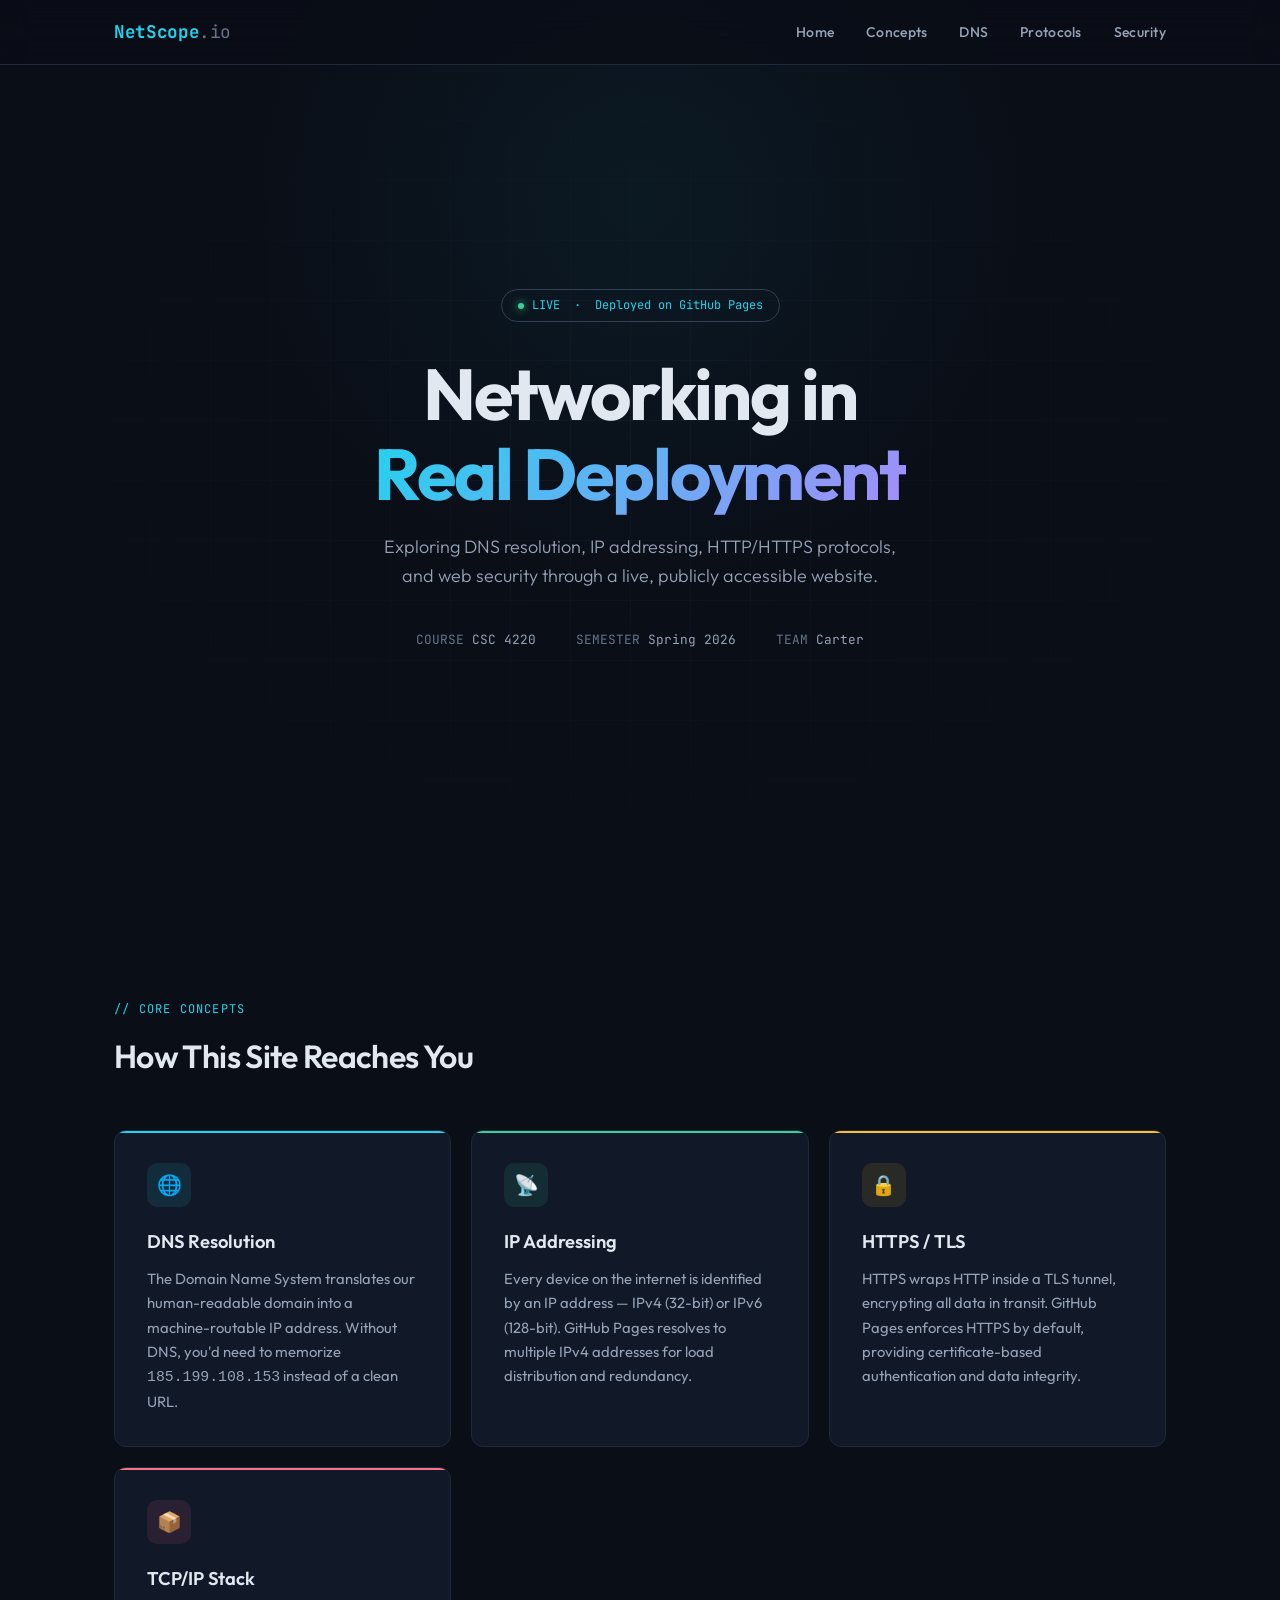
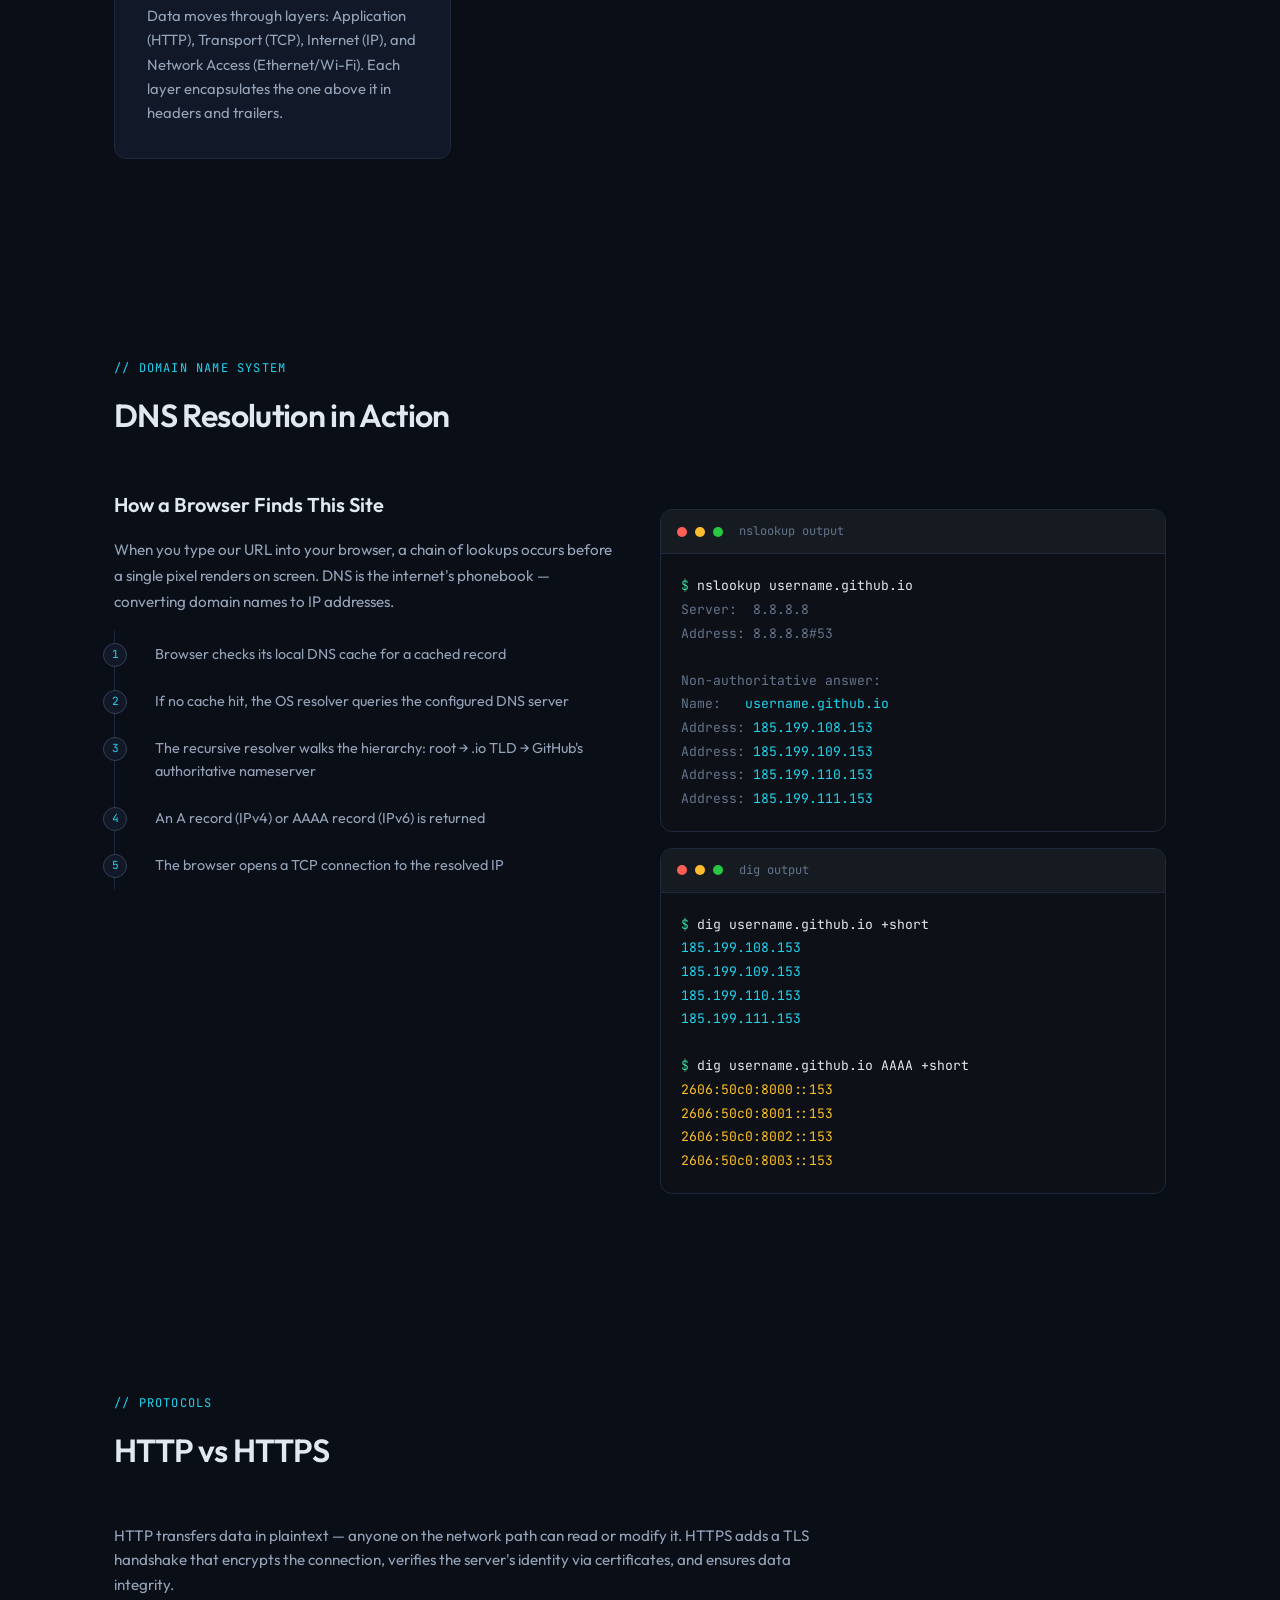
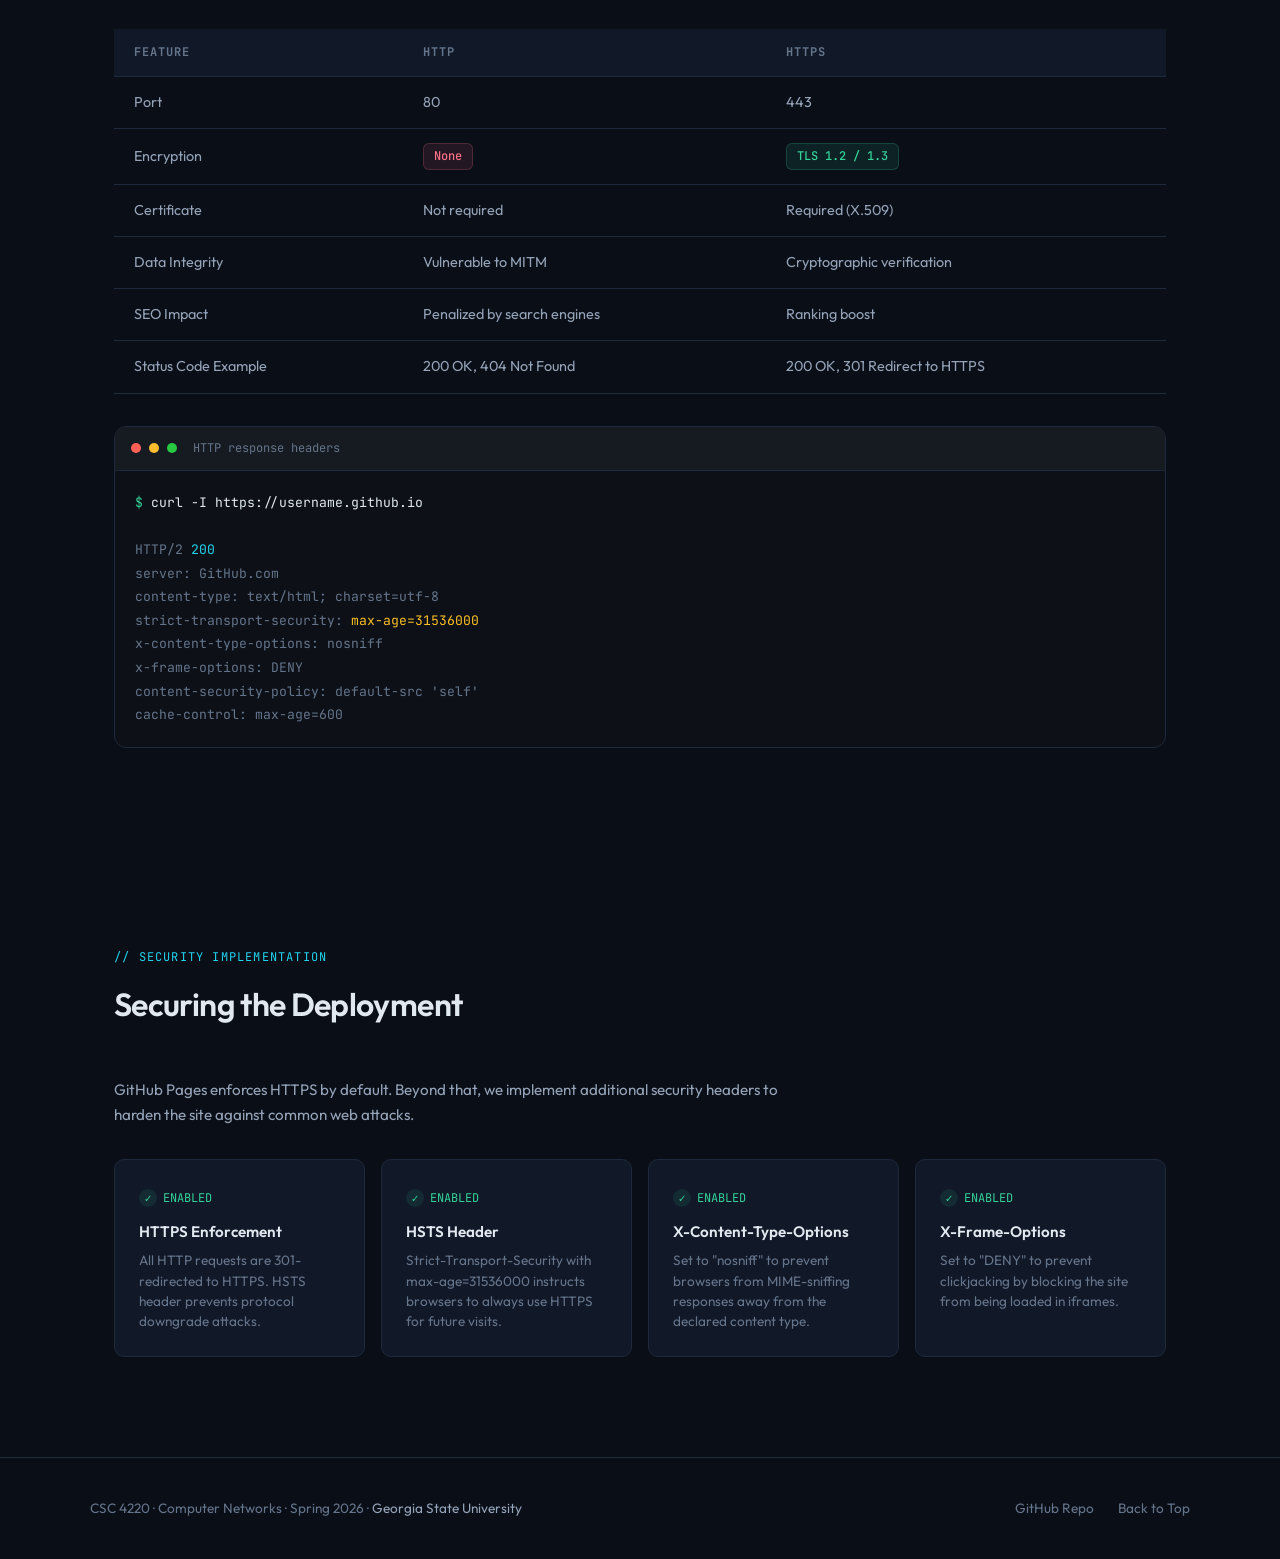
==== index.html @ a23af5bf "Initial Commit" ====
<!DOCTYPE html>
<html lang="en">
<head>
  <meta charset="UTF-8">
  <meta name="viewport" content="width=device-width, initial-scale=1.0">
  <title>NetScope — Computer Networks Project</title>
  <link rel="preconnect" href="https://fonts.googleapis.com">
  <link rel="preconnect" href="https://fonts.gstatic.com" crossorigin>
  <link href="https://fonts.googleapis.com/css2?family=JetBrains+Mono:wght@400;500;700&family=Outfit:wght@300;400;500;600;700&display=swap" rel="stylesheet">
  <style>
    :root {
      --bg: #0a0e17;
      --bg-card: #111827;
      --bg-card-hover: #1a2332;
      --border: #1e293b;
      --border-accent: #334155;
      --text: #e2e8f0;
      --text-muted: #94a3b8;
      --text-dim: #64748b;
      --accent: #22d3ee;
      --accent-glow: rgba(34, 211, 238, 0.15);
      --green: #34d399;
      --amber: #fbbf24;
      --rose: #fb7185;
      --mono: 'JetBrains Mono', monospace;
      --sans: 'Outfit', sans-serif;
    }

    *, *::before, *::after {
      margin: 0;
      padding: 0;
      box-sizing: border-box;
    }

    html {
      scroll-behavior: smooth;
      scroll-padding-top: 80px;
    }

    body {
      font-family: var(--sans);
      background: var(--bg);
      color: var(--text);
      line-height: 1.6;
      -webkit-font-smoothing: antialiased;
    }

    /* ── NAV ── */
    nav {
      position: fixed;
      top: 0;
      left: 0;
      right: 0;
      z-index: 100;
      background: rgba(10, 14, 23, 0.85);
      backdrop-filter: blur(16px);
      border-bottom: 1px solid var(--border);
    }

    .nav-inner {
      max-width: 1100px;
      margin: 0 auto;
      padding: 0 24px;
      height: 64px;
      display: flex;
      align-items: center;
      justify-content: space-between;
    }

    .nav-logo {
      font-family: var(--mono);
      font-weight: 700;
      font-size: 1.1rem;
      color: var(--accent);
      text-decoration: none;
      letter-spacing: -0.02em;
    }

    .nav-logo span {
      color: var(--text-dim);
      font-weight: 400;
    }

    .nav-links {
      display: flex;
      gap: 32px;
      list-style: none;
    }

    .nav-links a {
      color: var(--text-muted);
      text-decoration: none;
      font-size: 0.875rem;
      font-weight: 500;
      letter-spacing: 0.02em;
      transition: color 0.2s;
    }

    .nav-links a:hover {
      color: var(--accent);
    }

    /* ── HERO ── */
    .hero {
      min-height: 100vh;
      display: flex;
      align-items: center;
      justify-content: center;
      text-align: center;
      padding: 120px 24px 80px;
      position: relative;
      overflow: hidden;
    }

    .hero::before {
      content: '';
      position: absolute;
      top: -200px;
      left: 50%;
      transform: translateX(-50%);
      width: 800px;
      height: 800px;
      background: radial-gradient(circle, rgba(34, 211, 238, 0.06) 0%, transparent 70%);
      pointer-events: none;
    }

    .hero-grid {
      position: absolute;
      inset: 0;
      background-image:
        linear-gradient(rgba(30, 41, 59, 0.3) 1px, transparent 1px),
        linear-gradient(90deg, rgba(30, 41, 59, 0.3) 1px, transparent 1px);
      background-size: 60px 60px;
      mask-image: radial-gradient(ellipse 60% 50% at 50% 50%, black, transparent);
    }

    .hero-content {
      position: relative;
      z-index: 1;
    }

    .hero-badge {
      display: inline-flex;
      align-items: center;
      gap: 8px;
      padding: 6px 16px;
      border: 1px solid var(--border-accent);
      border-radius: 100px;
      font-family: var(--mono);
      font-size: 0.75rem;
      color: var(--accent);
      margin-bottom: 32px;
      animation: fadeUp 0.6s ease both;
    }

    .hero-badge::before {
      content: '';
      width: 6px;
      height: 6px;
      border-radius: 50%;
      background: var(--green);
      box-shadow: 0 0 8px var(--green);
      animation: pulse 2s infinite;
    }

    .hero h1 {
      font-size: clamp(2.5rem, 6vw, 4.5rem);
      font-weight: 700;
      letter-spacing: -0.03em;
      line-height: 1.1;
      margin-bottom: 20px;
      animation: fadeUp 0.6s ease 0.1s both;
    }

    .hero h1 .accent {
      background: linear-gradient(135deg, var(--accent), #a78bfa);
      -webkit-background-clip: text;
      -webkit-text-fill-color: transparent;
      background-clip: text;
    }

    .hero-sub {
      font-size: 1.125rem;
      color: var(--text-muted);
      max-width: 540px;
      margin: 0 auto 40px;
      font-weight: 300;
      animation: fadeUp 0.6s ease 0.2s both;
    }

    .hero-meta {
      display: flex;
      justify-content: center;
      gap: 40px;
      font-family: var(--mono);
      font-size: 0.8rem;
      color: var(--text-dim);
      animation: fadeUp 0.6s ease 0.3s both;
    }

    .hero-meta span {
      color: var(--text-muted);
    }

    /* ── SECTIONS ── */
    section {
      max-width: 1100px;
      margin: 0 auto;
      padding: 100px 24px;
    }

    .section-label {
      font-family: var(--mono);
      font-size: 0.75rem;
      color: var(--accent);
      letter-spacing: 0.1em;
      text-transform: uppercase;
      margin-bottom: 12px;
    }

    .section-title {
      font-size: 2rem;
      font-weight: 600;
      letter-spacing: -0.02em;
      margin-bottom: 48px;
    }

    /* ── CONCEPTS GRID ── */
    .concepts-grid {
      display: grid;
      grid-template-columns: repeat(auto-fit, minmax(300px, 1fr));
      gap: 20px;
    }

    .concept-card {
      background: var(--bg-card);
      border: 1px solid var(--border);
      border-radius: 12px;
      padding: 32px;
      transition: all 0.3s ease;
      position: relative;
      overflow: hidden;
    }

    .concept-card:hover {
      background: var(--bg-card-hover);
      border-color: var(--border-accent);
      transform: translateY(-2px);
    }

    .concept-card::after {
      content: '';
      position: absolute;
      top: 0;
      left: 0;
      right: 0;
      height: 2px;
    }

    .concept-card:nth-child(1)::after { background: var(--accent); }
    .concept-card:nth-child(2)::after { background: var(--green); }
    .concept-card:nth-child(3)::after { background: var(--amber); }
    .concept-card:nth-child(4)::after { background: var(--rose); }

    .concept-icon {
      width: 44px;
      height: 44px;
      border-radius: 10px;
      display: flex;
      align-items: center;
      justify-content: center;
      font-size: 1.25rem;
      margin-bottom: 20px;
    }

    .concept-card:nth-child(1) .concept-icon { background: rgba(34, 211, 238, 0.1); }
    .concept-card:nth-child(2) .concept-icon { background: rgba(52, 211, 153, 0.1); }
    .concept-card:nth-child(3) .concept-icon { background: rgba(251, 191, 36, 0.1); }
    .concept-card:nth-child(4) .concept-icon { background: rgba(251, 113, 133, 0.1); }

    .concept-card h3 {
      font-size: 1.15rem;
      font-weight: 600;
      margin-bottom: 10px;
    }

    .concept-card p {
      color: var(--text-muted);
      font-size: 0.925rem;
      line-height: 1.65;
    }

    /* ── TERMINAL ── */
    .terminal-block {
      background: #0d1117;
      border: 1px solid var(--border);
      border-radius: 12px;
      overflow: hidden;
      margin-top: 20px;
    }

    .terminal-header {
      background: #161b22;
      padding: 12px 16px;
      display: flex;
      align-items: center;
      gap: 8px;
      border-bottom: 1px solid var(--border);
    }

    .terminal-dot {
      width: 10px;
      height: 10px;
      border-radius: 50%;
    }

    .terminal-dot.red { background: #ff5f57; }
    .terminal-dot.yellow { background: #febc2e; }
    .terminal-dot.green { background: #28c840; }

    .terminal-title {
      margin-left: 8px;
      font-family: var(--mono);
      font-size: 0.75rem;
      color: var(--text-dim);
    }

    .terminal-body {
      padding: 20px;
      font-family: var(--mono);
      font-size: 0.82rem;
      line-height: 1.8;
      overflow-x: auto;
    }

    .terminal-body .prompt {
      color: var(--green);
    }

    .terminal-body .cmd {
      color: var(--text);
    }

    .terminal-body .output {
      color: var(--text-dim);
    }

    .terminal-body .highlight {
      color: var(--accent);
    }

    .terminal-body .warn {
      color: var(--amber);
    }

    /* ── DNS DETAIL SECTION ── */
    .dns-section {
      display: grid;
      grid-template-columns: 1fr 1fr;
      gap: 40px;
      align-items: start;
    }

    .dns-explanation h3 {
      font-size: 1.25rem;
      font-weight: 600;
      margin-bottom: 16px;
    }

    .dns-explanation p {
      color: var(--text-muted);
      font-size: 0.95rem;
      margin-bottom: 16px;
      line-height: 1.7;
    }

    .dns-steps {
      list-style: none;
      counter-reset: step;
    }

    .dns-steps li {
      counter-increment: step;
      padding: 12px 0;
      padding-left: 40px;
      position: relative;
      color: var(--text-muted);
      font-size: 0.9rem;
      border-left: 1px solid var(--border);
    }

    .dns-steps li::before {
      content: counter(step);
      position: absolute;
      left: -12px;
      width: 24px;
      height: 24px;
      background: var(--bg-card);
      border: 1px solid var(--border-accent);
      border-radius: 50%;
      display: flex;
      align-items: center;
      justify-content: center;
      font-family: var(--mono);
      font-size: 0.7rem;
      color: var(--accent);
    }

    /* ── PROTOCOL TABLE ── */
    .protocol-table {
      width: 100%;
      border-collapse: collapse;
      margin-top: 32px;
    }

    .protocol-table th,
    .protocol-table td {
      text-align: left;
      padding: 14px 20px;
      font-size: 0.9rem;
      border-bottom: 1px solid var(--border);
    }

    .protocol-table th {
      font-family: var(--mono);
      font-size: 0.75rem;
      color: var(--text-dim);
      text-transform: uppercase;
      letter-spacing: 0.08em;
      background: var(--bg-card);
    }

    .protocol-table td {
      color: var(--text-muted);
    }

    .protocol-table tr:hover td {
      background: rgba(17, 24, 39, 0.5);
    }

    .badge {
      display: inline-block;
      padding: 3px 10px;
      border-radius: 6px;
      font-family: var(--mono);
      font-size: 0.75rem;
      font-weight: 500;
    }

    .badge-secure {
      background: rgba(52, 211, 153, 0.1);
      color: var(--green);
      border: 1px solid rgba(52, 211, 153, 0.2);
    }

    .badge-insecure {
      background: rgba(251, 113, 133, 0.1);
      color: var(--rose);
      border: 1px solid rgba(251, 113, 133, 0.2);
    }

    /* ── SECURITY SECTION ── */
    .security-grid {
      display: grid;
      grid-template-columns: repeat(auto-fit, minmax(240px, 1fr));
      gap: 16px;
      margin-top: 32px;
    }

    .security-item {
      background: var(--bg-card);
      border: 1px solid var(--border);
      border-radius: 10px;
      padding: 24px;
    }

    .security-item .status {
      display: inline-flex;
      align-items: center;
      gap: 6px;
      font-family: var(--mono);
      font-size: 0.75rem;
      color: var(--green);
      margin-bottom: 12px;
    }

    .security-item .status::before {
      content: '✓';
      width: 18px;
      height: 18px;
      border-radius: 50%;
      background: rgba(52, 211, 153, 0.1);
      display: flex;
      align-items: center;
      justify-content: center;
      font-size: 0.65rem;
    }

    .security-item h4 {
      font-size: 0.95rem;
      font-weight: 600;
      margin-bottom: 6px;
    }

    .security-item p {
      color: var(--text-dim);
      font-size: 0.85rem;
      line-height: 1.5;
    }

    /* ── FOOTER ── */
    footer {
      border-top: 1px solid var(--border);
      padding: 40px 24px;
      text-align: center;
    }

    .footer-inner {
      max-width: 1100px;
      margin: 0 auto;
      display: flex;
      justify-content: space-between;
      align-items: center;
    }

    .footer-text {
      font-size: 0.85rem;
      color: var(--text-dim);
    }

    .footer-text a {
      color: var(--text-muted);
      text-decoration: none;
    }

    .footer-links {
      display: flex;
      gap: 24px;
    }

    .footer-links a {
      color: var(--text-dim);
      text-decoration: none;
      font-size: 0.85rem;
      transition: color 0.2s;
    }

    .footer-links a:hover {
      color: var(--accent);
    }

    /* ── ANIMATIONS ── */
    @keyframes fadeUp {
      from { opacity: 0; transform: translateY(20px); }
      to { opacity: 1; transform: translateY(0); }
    }

    @keyframes pulse {
      0%, 100% { opacity: 1; }
      50% { opacity: 0.4; }
    }

    /* ── RESPONSIVE ── */
    @media (max-width: 768px) {
      .nav-links { display: none; }
      .dns-section { grid-template-columns: 1fr; }
      .hero-meta { flex-direction: column; gap: 12px; }
      .footer-inner { flex-direction: column; gap: 16px; }
      .protocol-table { font-size: 0.8rem; }
      .protocol-table th, .protocol-table td { padding: 10px 12px; }
    }
  </style>
</head>
<body>

  <!-- NAV -->
  <nav>
    <div class="nav-inner">
      <a href="#" class="nav-logo">NetScope<span>.io</span></a>
      <ul class="nav-links">
        <li><a href="#home">Home</a></li>
        <li><a href="#concepts">Concepts</a></li>
        <li><a href="#dns">DNS</a></li>
        <li><a href="#protocols">Protocols</a></li>
        <li><a href="#security">Security</a></li>
      </ul>
    </div>
  </nav>

  <!-- HERO -->
  <section class="hero" id="home">
    <div class="hero-grid"></div>
    <div class="hero-content">
      <div class="hero-badge">LIVE &nbsp;·&nbsp; Deployed on GitHub Pages</div>
      <h1>Networking in<br><span class="accent">Real Deployment</span></h1>
      <p class="hero-sub">
        Exploring DNS resolution, IP addressing, HTTP/HTTPS protocols, and web security through a live, publicly accessible website.
      </p>
      <div class="hero-meta">
        <div>COURSE <span>CSC 4220</span></div>
        <div>SEMESTER <span>Spring 2026</span></div>
        <div>TEAM <span>Carter</span></div>
      </div>
    </div>
  </section>

  <!-- NETWORKING CONCEPTS OVERVIEW -->
  <section id="concepts">
    <div class="section-label">// Core Concepts</div>
    <h2 class="section-title">How This Site Reaches You</h2>

    <div class="concepts-grid">
      <div class="concept-card">
        <div class="concept-icon">🌐</div>
        <h3>DNS Resolution</h3>
        <p>The Domain Name System translates our human-readable domain into a machine-routable IP address. Without DNS, you'd need to memorize <code>185.199.108.153</code> instead of a clean URL.</p>
      </div>
      <div class="concept-card">
        <div class="concept-icon">📡</div>
        <h3>IP Addressing</h3>
        <p>Every device on the internet is identified by an IP address — IPv4 (32-bit) or IPv6 (128-bit). GitHub Pages resolves to multiple IPv4 addresses for load distribution and redundancy.</p>
      </div>
      <div class="concept-card">
        <div class="concept-icon">🔒</div>
        <h3>HTTPS / TLS</h3>
        <p>HTTPS wraps HTTP inside a TLS tunnel, encrypting all data in transit. GitHub Pages enforces HTTPS by default, providing certificate-based authentication and data integrity.</p>
      </div>
      <div class="concept-card">
        <div class="concept-icon">📦</div>
        <h3>TCP/IP Stack</h3>
        <p>Data moves through layers: Application (HTTP), Transport (TCP), Internet (IP), and Network Access (Ethernet/Wi-Fi). Each layer encapsulates the one above it in headers and trailers.</p>
      </div>
    </div>
  </section>

  <!-- DNS DEEP DIVE -->
  <section id="dns">
    <div class="section-label">// Domain Name System</div>
    <h2 class="section-title">DNS Resolution in Action</h2>

    <div class="dns-section">
      <div class="dns-explanation">
        <h3>How a Browser Finds This Site</h3>
        <p>When you type our URL into your browser, a chain of lookups occurs before a single pixel renders on screen. DNS is the internet's phonebook — converting domain names to IP addresses.</p>
        <ol class="dns-steps">
          <li>Browser checks its local DNS cache for a cached record</li>
          <li>If no cache hit, the OS resolver queries the configured DNS server</li>
          <li>The recursive resolver walks the hierarchy: root → .io TLD → GitHub's authoritative nameserver</li>
          <li>An A record (IPv4) or AAAA record (IPv6) is returned</li>
          <li>The browser opens a TCP connection to the resolved IP</li>
        </ol>
      </div>

      <div>
        <div class="terminal-block">
          <div class="terminal-header">
            <div class="terminal-dot red"></div>
            <div class="terminal-dot yellow"></div>
            <div class="terminal-dot green"></div>
            <span class="terminal-title">nslookup output</span>
          </div>
          <div class="terminal-body">
            <span class="prompt">$ </span><span class="cmd">nslookup username.github.io</span><br>
            <span class="output">Server:&nbsp;&nbsp;8.8.8.8</span><br>
            <span class="output">Address: 8.8.8.8#53</span><br><br>
            <span class="output">Non-authoritative answer:</span><br>
            <span class="output">Name:&nbsp;&nbsp;&nbsp;</span><span class="highlight">username.github.io</span><br>
            <span class="output">Address: </span><span class="highlight">185.199.108.153</span><br>
            <span class="output">Address: </span><span class="highlight">185.199.109.153</span><br>
            <span class="output">Address: </span><span class="highlight">185.199.110.153</span><br>
            <span class="output">Address: </span><span class="highlight">185.199.111.153</span><br>
          </div>
        </div>

        <div class="terminal-block" style="margin-top: 16px;">
          <div class="terminal-header">
            <div class="terminal-dot red"></div>
            <div class="terminal-dot yellow"></div>
            <div class="terminal-dot green"></div>
            <span class="terminal-title">dig output</span>
          </div>
          <div class="terminal-body">
            <span class="prompt">$ </span><span class="cmd">dig username.github.io +short</span><br>
            <span class="highlight">185.199.108.153</span><br>
            <span class="highlight">185.199.109.153</span><br>
            <span class="highlight">185.199.110.153</span><br>
            <span class="highlight">185.199.111.153</span><br><br>
            <span class="prompt">$ </span><span class="cmd">dig username.github.io AAAA +short</span><br>
            <span class="warn">2606:50c0:8000::153</span><br>
            <span class="warn">2606:50c0:8001::153</span><br>
            <span class="warn">2606:50c0:8002::153</span><br>
            <span class="warn">2606:50c0:8003::153</span><br>
          </div>
        </div>
      </div>
    </div>
  </section>

  <!-- PROTOCOLS -->
  <section id="protocols">
    <div class="section-label">// Protocols</div>
    <h2 class="section-title">HTTP vs HTTPS</h2>

    <p style="color: var(--text-muted); max-width: 700px; margin-bottom: 12px; font-size: 0.95rem;">
      HTTP transfers data in plaintext — anyone on the network path can read or modify it. HTTPS adds a TLS handshake that encrypts the connection, verifies the server's identity via certificates, and ensures data integrity.
    </p>

    <table class="protocol-table">
      <thead>
        <tr>
          <th>Feature</th>
          <th>HTTP</th>
          <th>HTTPS</th>
        </tr>
      </thead>
      <tbody>
        <tr>
          <td>Port</td>
          <td>80</td>
          <td>443</td>
        </tr>
        <tr>
          <td>Encryption</td>
          <td><span class="badge badge-insecure">None</span></td>
          <td><span class="badge badge-secure">TLS 1.2 / 1.3</span></td>
        </tr>
        <tr>
          <td>Certificate</td>
          <td>Not required</td>
          <td>Required (X.509)</td>
        </tr>
        <tr>
          <td>Data Integrity</td>
          <td>Vulnerable to MITM</td>
          <td>Cryptographic verification</td>
        </tr>
        <tr>
          <td>SEO Impact</td>
          <td>Penalized by search engines</td>
          <td>Ranking boost</td>
        </tr>
        <tr>
          <td>Status Code Example</td>
          <td>200 OK, 404 Not Found</td>
          <td>200 OK, 301 Redirect to HTTPS</td>
        </tr>
      </tbody>
    </table>

    <div class="terminal-block" style="margin-top: 32px;">
      <div class="terminal-header">
        <div class="terminal-dot red"></div>
        <div class="terminal-dot yellow"></div>
        <div class="terminal-dot green"></div>
        <span class="terminal-title">HTTP response headers</span>
      </div>
      <div class="terminal-body">
        <span class="prompt">$ </span><span class="cmd">curl -I https://username.github.io</span><br><br>
        <span class="output">HTTP/2 </span><span class="highlight">200</span><br>
        <span class="output">server: GitHub.com</span><br>
        <span class="output">content-type: text/html; charset=utf-8</span><br>
        <span class="output">strict-transport-security: </span><span class="warn">max-age=31536000</span><br>
        <span class="output">x-content-type-options: nosniff</span><br>
        <span class="output">x-frame-options: DENY</span><br>
        <span class="output">content-security-policy: default-src 'self'</span><br>
        <span class="output">cache-control: max-age=600</span><br>
      </div>
    </div>
  </section>

  <!-- SECURITY -->
  <section id="security">
    <div class="section-label">// Security Implementation</div>
    <h2 class="section-title">Securing the Deployment</h2>

    <p style="color: var(--text-muted); max-width: 700px; margin-bottom: 8px; font-size: 0.95rem;">
      GitHub Pages enforces HTTPS by default. Beyond that, we implement additional security headers to harden the site against common web attacks.
    </p>

    <div class="security-grid">
      <div class="security-item">
        <div class="status">ENABLED</div>
        <h4>HTTPS Enforcement</h4>
        <p>All HTTP requests are 301-redirected to HTTPS. HSTS header prevents protocol downgrade attacks.</p>
      </div>
      <div class="security-item">
        <div class="status">ENABLED</div>
        <h4>HSTS Header</h4>
        <p>Strict-Transport-Security with max-age=31536000 instructs browsers to always use HTTPS for future visits.</p>
      </div>
      <div class="security-item">
        <div class="status">ENABLED</div>
        <h4>X-Content-Type-Options</h4>
        <p>Set to "nosniff" to prevent browsers from MIME-sniffing responses away from the declared content type.</p>
      </div>
      <div class="security-item">
        <div class="status">ENABLED</div>
        <h4>X-Frame-Options</h4>
        <p>Set to "DENY" to prevent clickjacking by blocking the site from being loaded in iframes.</p>
      </div>
    </div>
  </section>

  <!-- FOOTER -->
  <footer>
    <div class="footer-inner">
      <div class="footer-text">
        CSC 4220 · Computer Networks · Spring 2026 · <a href="#">Georgia State University</a>
      </div>
      <div class="footer-links">
        <a href="https://github.com" target="_blank">GitHub Repo</a>
        <a href="#home">Back to Top</a>
      </div>
    </div>
  </footer>

</body>
</html>
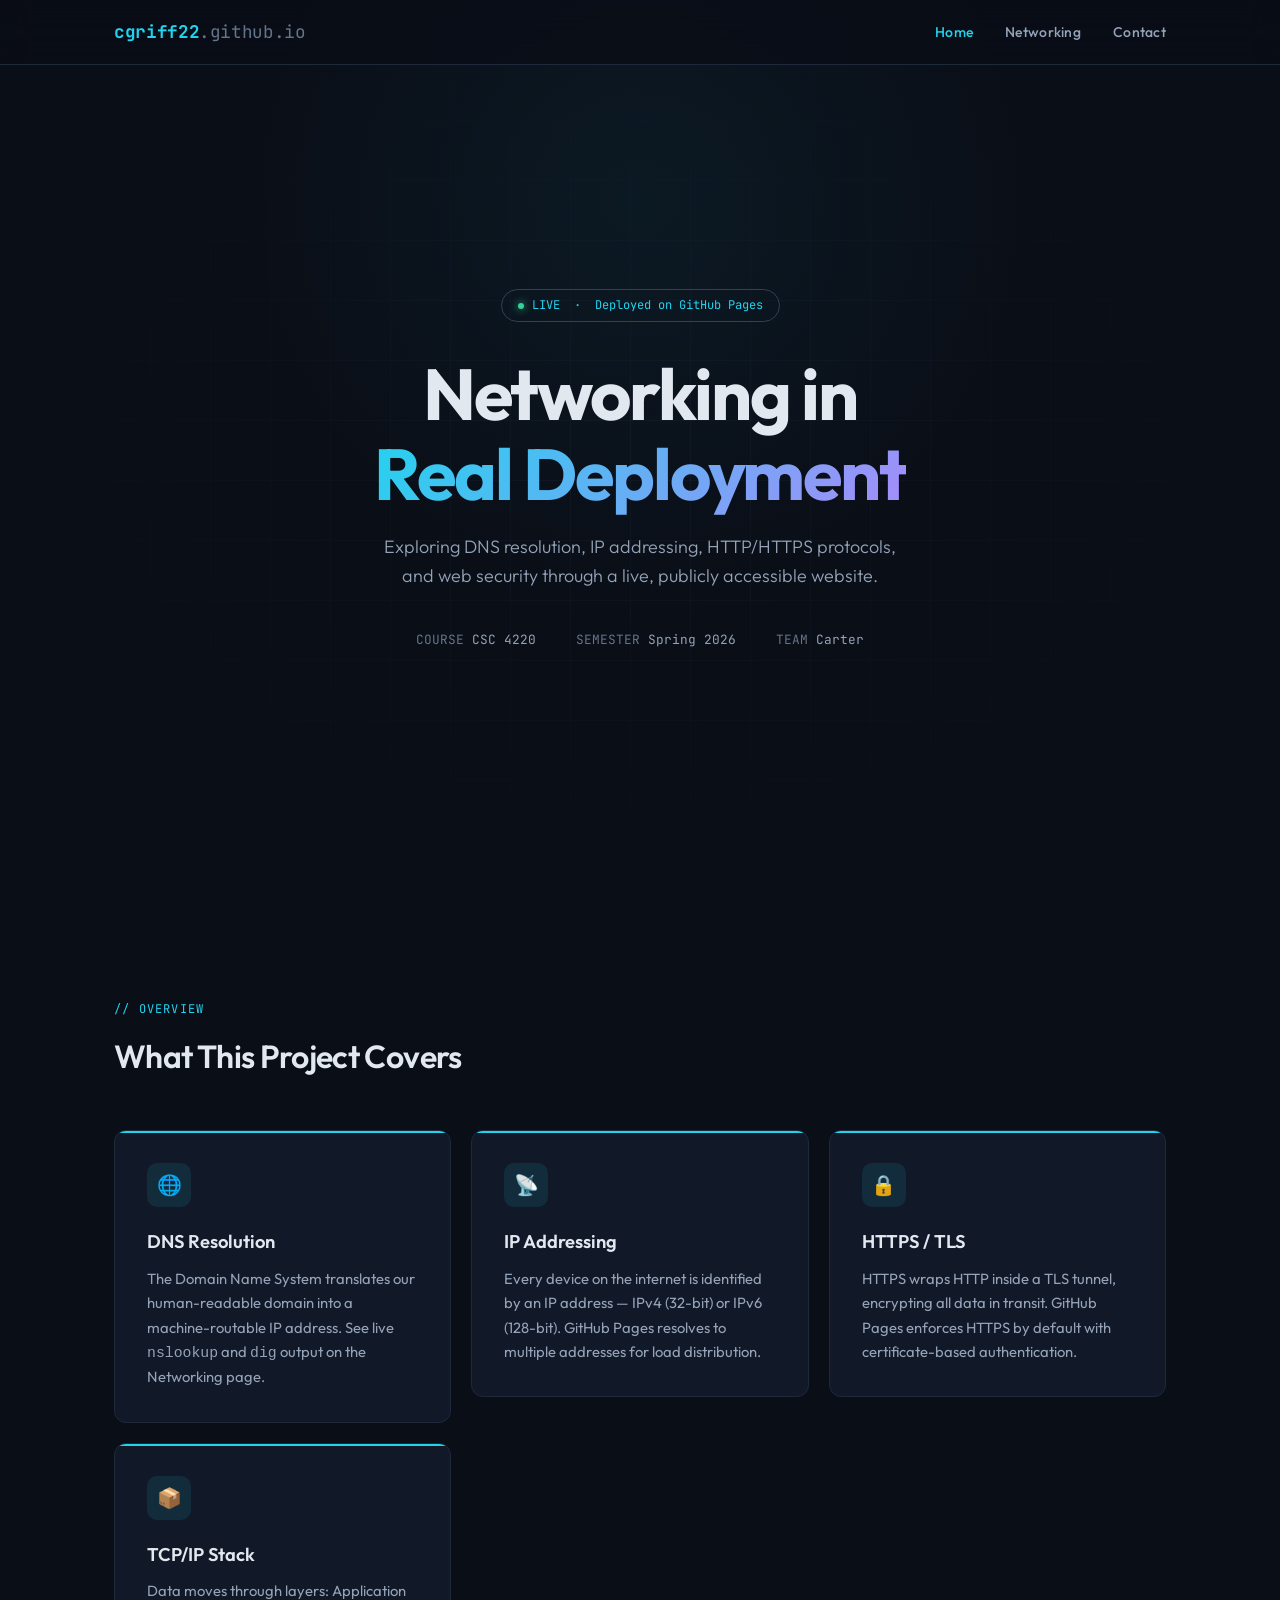
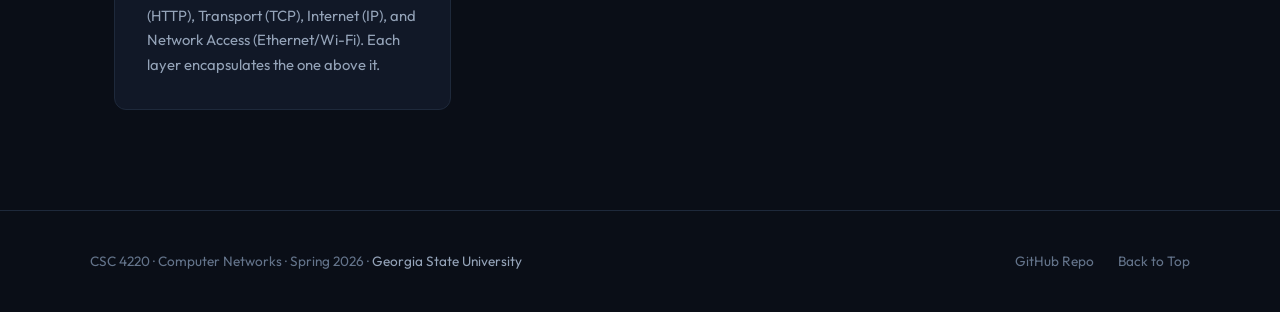
==== commit 5d783577: "Testing new remote URL and separating pages" ====
--- a/index.html
+++ b/index.html
@@ -3,586 +3,22 @@
 <head>
   <meta charset="UTF-8">
   <meta name="viewport" content="width=device-width, initial-scale=1.0">
-  <title>NetScope — Computer Networks Project</title>
+  <title>cgriff22.github.io — Computer Networks Project</title>
   <link rel="preconnect" href="https://fonts.googleapis.com">
   <link rel="preconnect" href="https://fonts.gstatic.com" crossorigin>
   <link href="https://fonts.googleapis.com/css2?family=JetBrains+Mono:wght@400;500;700&family=Outfit:wght@300;400;500;600;700&display=swap" rel="stylesheet">
-  <style>
-    :root {
-      --bg: #0a0e17;
-      --bg-card: #111827;
-      --bg-card-hover: #1a2332;
-      --border: #1e293b;
-      --border-accent: #334155;
-      --text: #e2e8f0;
-      --text-muted: #94a3b8;
-      --text-dim: #64748b;
-      --accent: #22d3ee;
-      --accent-glow: rgba(34, 211, 238, 0.15);
-      --green: #34d399;
-      --amber: #fbbf24;
-      --rose: #fb7185;
-      --mono: 'JetBrains Mono', monospace;
-      --sans: 'Outfit', sans-serif;
-    }
-
-    *, *::before, *::after {
-      margin: 0;
-      padding: 0;
-      box-sizing: border-box;
-    }
-
-    html {
-      scroll-behavior: smooth;
-      scroll-padding-top: 80px;
-    }
-
-    body {
-      font-family: var(--sans);
-      background: var(--bg);
-      color: var(--text);
-      line-height: 1.6;
-      -webkit-font-smoothing: antialiased;
-    }
-
-    /* ── NAV ── */
-    nav {
-      position: fixed;
-      top: 0;
-      left: 0;
-      right: 0;
-      z-index: 100;
-      background: rgba(10, 14, 23, 0.85);
-      backdrop-filter: blur(16px);
-      border-bottom: 1px solid var(--border);
-    }
-
-    .nav-inner {
-      max-width: 1100px;
-      margin: 0 auto;
-      padding: 0 24px;
-      height: 64px;
-      display: flex;
-      align-items: center;
-      justify-content: space-between;
-    }
-
-    .nav-logo {
-      font-family: var(--mono);
-      font-weight: 700;
-      font-size: 1.1rem;
-      color: var(--accent);
-      text-decoration: none;
-      letter-spacing: -0.02em;
-    }
-
-    .nav-logo span {
-      color: var(--text-dim);
-      font-weight: 400;
-    }
-
-    .nav-links {
-      display: flex;
-      gap: 32px;
-      list-style: none;
-    }
-
-    .nav-links a {
-      color: var(--text-muted);
-      text-decoration: none;
-      font-size: 0.875rem;
-      font-weight: 500;
-      letter-spacing: 0.02em;
-      transition: color 0.2s;
-    }
-
-    .nav-links a:hover {
-      color: var(--accent);
-    }
-
-    /* ── HERO ── */
-    .hero {
-      min-height: 100vh;
-      display: flex;
-      align-items: center;
-      justify-content: center;
-      text-align: center;
-      padding: 120px 24px 80px;
-      position: relative;
-      overflow: hidden;
-    }
-
-    .hero::before {
-      content: '';
-      position: absolute;
-      top: -200px;
-      left: 50%;
-      transform: translateX(-50%);
-      width: 800px;
-      height: 800px;
-      background: radial-gradient(circle, rgba(34, 211, 238, 0.06) 0%, transparent 70%);
-      pointer-events: none;
-    }
-
-    .hero-grid {
-      position: absolute;
-      inset: 0;
-      background-image:
-        linear-gradient(rgba(30, 41, 59, 0.3) 1px, transparent 1px),
-        linear-gradient(90deg, rgba(30, 41, 59, 0.3) 1px, transparent 1px);
-      background-size: 60px 60px;
-      mask-image: radial-gradient(ellipse 60% 50% at 50% 50%, black, transparent);
-    }
-
-    .hero-content {
-      position: relative;
-      z-index: 1;
-    }
-
-    .hero-badge {
-      display: inline-flex;
-      align-items: center;
-      gap: 8px;
-      padding: 6px 16px;
-      border: 1px solid var(--border-accent);
-      border-radius: 100px;
-      font-family: var(--mono);
-      font-size: 0.75rem;
-      color: var(--accent);
-      margin-bottom: 32px;
-      animation: fadeUp 0.6s ease both;
-    }
-
-    .hero-badge::before {
-      content: '';
-      width: 6px;
-      height: 6px;
-      border-radius: 50%;
-      background: var(--green);
-      box-shadow: 0 0 8px var(--green);
-      animation: pulse 2s infinite;
-    }
-
-    .hero h1 {
-      font-size: clamp(2.5rem, 6vw, 4.5rem);
-      font-weight: 700;
-      letter-spacing: -0.03em;
-      line-height: 1.1;
-      margin-bottom: 20px;
-      animation: fadeUp 0.6s ease 0.1s both;
-    }
-
-    .hero h1 .accent {
-      background: linear-gradient(135deg, var(--accent), #a78bfa);
-      -webkit-background-clip: text;
-      -webkit-text-fill-color: transparent;
-      background-clip: text;
-    }
-
-    .hero-sub {
-      font-size: 1.125rem;
-      color: var(--text-muted);
-      max-width: 540px;
-      margin: 0 auto 40px;
-      font-weight: 300;
-      animation: fadeUp 0.6s ease 0.2s both;
-    }
-
-    .hero-meta {
-      display: flex;
-      justify-content: center;
-      gap: 40px;
-      font-family: var(--mono);
-      font-size: 0.8rem;
-      color: var(--text-dim);
-      animation: fadeUp 0.6s ease 0.3s both;
-    }
-
-    .hero-meta span {
-      color: var(--text-muted);
-    }
-
-    /* ── SECTIONS ── */
-    section {
-      max-width: 1100px;
-      margin: 0 auto;
-      padding: 100px 24px;
-    }
-
-    .section-label {
-      font-family: var(--mono);
-      font-size: 0.75rem;
-      color: var(--accent);
-      letter-spacing: 0.1em;
-      text-transform: uppercase;
-      margin-bottom: 12px;
-    }
-
-    .section-title {
-      font-size: 2rem;
-      font-weight: 600;
-      letter-spacing: -0.02em;
-      margin-bottom: 48px;
-    }
-
-    /* ── CONCEPTS GRID ── */
-    .concepts-grid {
-      display: grid;
-      grid-template-columns: repeat(auto-fit, minmax(300px, 1fr));
-      gap: 20px;
-    }
-
-    .concept-card {
-      background: var(--bg-card);
-      border: 1px solid var(--border);
-      border-radius: 12px;
-      padding: 32px;
-      transition: all 0.3s ease;
-      position: relative;
-      overflow: hidden;
-    }
-
-    .concept-card:hover {
-      background: var(--bg-card-hover);
-      border-color: var(--border-accent);
-      transform: translateY(-2px);
-    }
-
-    .concept-card::after {
-      content: '';
-      position: absolute;
-      top: 0;
-      left: 0;
-      right: 0;
-      height: 2px;
-    }
-
-    .concept-card:nth-child(1)::after { background: var(--accent); }
-    .concept-card:nth-child(2)::after { background: var(--green); }
-    .concept-card:nth-child(3)::after { background: var(--amber); }
-    .concept-card:nth-child(4)::after { background: var(--rose); }
-
-    .concept-icon {
-      width: 44px;
-      height: 44px;
-      border-radius: 10px;
-      display: flex;
-      align-items: center;
-      justify-content: center;
-      font-size: 1.25rem;
-      margin-bottom: 20px;
-    }
-
-    .concept-card:nth-child(1) .concept-icon { background: rgba(34, 211, 238, 0.1); }
-    .concept-card:nth-child(2) .concept-icon { background: rgba(52, 211, 153, 0.1); }
-    .concept-card:nth-child(3) .concept-icon { background: rgba(251, 191, 36, 0.1); }
-    .concept-card:nth-child(4) .concept-icon { background: rgba(251, 113, 133, 0.1); }
-
-    .concept-card h3 {
-      font-size: 1.15rem;
-      font-weight: 600;
-      margin-bottom: 10px;
-    }
-
-    .concept-card p {
-      color: var(--text-muted);
-      font-size: 0.925rem;
-      line-height: 1.65;
-    }
-
-    /* ── TERMINAL ── */
-    .terminal-block {
-      background: #0d1117;
-      border: 1px solid var(--border);
-      border-radius: 12px;
-      overflow: hidden;
-      margin-top: 20px;
-    }
-
-    .terminal-header {
-      background: #161b22;
-      padding: 12px 16px;
-      display: flex;
-      align-items: center;
-      gap: 8px;
-      border-bottom: 1px solid var(--border);
-    }
-
-    .terminal-dot {
-      width: 10px;
-      height: 10px;
-      border-radius: 50%;
-    }
-
-    .terminal-dot.red { background: #ff5f57; }
-    .terminal-dot.yellow { background: #febc2e; }
-    .terminal-dot.green { background: #28c840; }
-
-    .terminal-title {
-      margin-left: 8px;
-      font-family: var(--mono);
-      font-size: 0.75rem;
-      color: var(--text-dim);
-    }
-
-    .terminal-body {
-      padding: 20px;
-      font-family: var(--mono);
-      font-size: 0.82rem;
-      line-height: 1.8;
-      overflow-x: auto;
-    }
-
-    .terminal-body .prompt {
-      color: var(--green);
-    }
-
-    .terminal-body .cmd {
-      color: var(--text);
-    }
-
-    .terminal-body .output {
-      color: var(--text-dim);
-    }
-
-    .terminal-body .highlight {
-      color: var(--accent);
-    }
-
-    .terminal-body .warn {
-      color: var(--amber);
-    }
-
-    /* ── DNS DETAIL SECTION ── */
-    .dns-section {
-      display: grid;
-      grid-template-columns: 1fr 1fr;
-      gap: 40px;
-      align-items: start;
-    }
-
-    .dns-explanation h3 {
-      font-size: 1.25rem;
-      font-weight: 600;
-      margin-bottom: 16px;
-    }
-
-    .dns-explanation p {
-      color: var(--text-muted);
-      font-size: 0.95rem;
-      margin-bottom: 16px;
-      line-height: 1.7;
-    }
-
-    .dns-steps {
-      list-style: none;
-      counter-reset: step;
-    }
-
-    .dns-steps li {
-      counter-increment: step;
-      padding: 12px 0;
-      padding-left: 40px;
-      position: relative;
-      color: var(--text-muted);
-      font-size: 0.9rem;
-      border-left: 1px solid var(--border);
-    }
-
-    .dns-steps li::before {
-      content: counter(step);
-      position: absolute;
-      left: -12px;
-      width: 24px;
-      height: 24px;
-      background: var(--bg-card);
-      border: 1px solid var(--border-accent);
-      border-radius: 50%;
-      display: flex;
-      align-items: center;
-      justify-content: center;
-      font-family: var(--mono);
-      font-size: 0.7rem;
-      color: var(--accent);
-    }
-
-    /* ── PROTOCOL TABLE ── */
-    .protocol-table {
-      width: 100%;
-      border-collapse: collapse;
-      margin-top: 32px;
-    }
-
-    .protocol-table th,
-    .protocol-table td {
-      text-align: left;
-      padding: 14px 20px;
-      font-size: 0.9rem;
-      border-bottom: 1px solid var(--border);
-    }
-
-    .protocol-table th {
-      font-family: var(--mono);
-      font-size: 0.75rem;
-      color: var(--text-dim);
-      text-transform: uppercase;
-      letter-spacing: 0.08em;
-      background: var(--bg-card);
-    }
-
-    .protocol-table td {
-      color: var(--text-muted);
-    }
-
-    .protocol-table tr:hover td {
-      background: rgba(17, 24, 39, 0.5);
-    }
-
-    .badge {
-      display: inline-block;
-      padding: 3px 10px;
-      border-radius: 6px;
-      font-family: var(--mono);
-      font-size: 0.75rem;
-      font-weight: 500;
-    }
-
-    .badge-secure {
-      background: rgba(52, 211, 153, 0.1);
-      color: var(--green);
-      border: 1px solid rgba(52, 211, 153, 0.2);
-    }
-
-    .badge-insecure {
-      background: rgba(251, 113, 133, 0.1);
-      color: var(--rose);
-      border: 1px solid rgba(251, 113, 133, 0.2);
-    }
-
-    /* ── SECURITY SECTION ── */
-    .security-grid {
-      display: grid;
-      grid-template-columns: repeat(auto-fit, minmax(240px, 1fr));
-      gap: 16px;
-      margin-top: 32px;
-    }
-
-    .security-item {
-      background: var(--bg-card);
-      border: 1px solid var(--border);
-      border-radius: 10px;
-      padding: 24px;
-    }
-
-    .security-item .status {
-      display: inline-flex;
-      align-items: center;
-      gap: 6px;
-      font-family: var(--mono);
-      font-size: 0.75rem;
-      color: var(--green);
-      margin-bottom: 12px;
-    }
-
-    .security-item .status::before {
-      content: '✓';
-      width: 18px;
-      height: 18px;
-      border-radius: 50%;
-      background: rgba(52, 211, 153, 0.1);
-      display: flex;
-      align-items: center;
-      justify-content: center;
-      font-size: 0.65rem;
-    }
-
-    .security-item h4 {
-      font-size: 0.95rem;
-      font-weight: 600;
-      margin-bottom: 6px;
-    }
-
-    .security-item p {
-      color: var(--text-dim);
-      font-size: 0.85rem;
-      line-height: 1.5;
-    }
-
-    /* ── FOOTER ── */
-    footer {
-      border-top: 1px solid var(--border);
-      padding: 40px 24px;
-      text-align: center;
-    }
-
-    .footer-inner {
-      max-width: 1100px;
-      margin: 0 auto;
-      display: flex;
-      justify-content: space-between;
-      align-items: center;
-    }
-
-    .footer-text {
-      font-size: 0.85rem;
-      color: var(--text-dim);
-    }
-
-    .footer-text a {
-      color: var(--text-muted);
-      text-decoration: none;
-    }
-
-    .footer-links {
-      display: flex;
-      gap: 24px;
-    }
-
-    .footer-links a {
-      color: var(--text-dim);
-      text-decoration: none;
-      font-size: 0.85rem;
-      transition: color 0.2s;
-    }
-
-    .footer-links a:hover {
-      color: var(--accent);
-    }
-
-    /* ── ANIMATIONS ── */
-    @keyframes fadeUp {
-      from { opacity: 0; transform: translateY(20px); }
-      to { opacity: 1; transform: translateY(0); }
-    }
-
-    @keyframes pulse {
-      0%, 100% { opacity: 1; }
-      50% { opacity: 0.4; }
-    }
-
-    /* ── RESPONSIVE ── */
-    @media (max-width: 768px) {
-      .nav-links { display: none; }
-      .dns-section { grid-template-columns: 1fr; }
-      .hero-meta { flex-direction: column; gap: 12px; }
-      .footer-inner { flex-direction: column; gap: 16px; }
-      .protocol-table { font-size: 0.8rem; }
-      .protocol-table th, .protocol-table td { padding: 10px 12px; }
-    }
-  </style>
+  <link rel="stylesheet" href="style.css">
 </head>
 <body>
 
   <!-- NAV -->
   <nav>
     <div class="nav-inner">
-      <a href="#" class="nav-logo">NetScope<span>.io</span></a>
+      <a href="index.html" class="nav-logo">cgriff22<span>.github.io</span></a>
       <ul class="nav-links">
-        <li><a href="#home">Home</a></li>
-        <li><a href="#concepts">Concepts</a></li>
-        <li><a href="#dns">DNS</a></li>
-        <li><a href="#protocols">Protocols</a></li>
-        <li><a href="#security">Security</a></li>
+        <li><a href="index.html" class="active">Home</a></li>
+        <li><a href="networking.html">Networking</a></li>
+        <li><a href="contact.html">Contact</a></li>
       </ul>
     </div>
   </nav>
@@ -604,200 +40,40 @@
     </div>
   </section>
 
-  <!-- NETWORKING CONCEPTS OVERVIEW -->
-  <section id="concepts">
-    <div class="section-label">// Core Concepts</div>
-    <h2 class="section-title">How This Site Reaches You</h2>
+  <!-- OVERVIEW CARDS -->
+  <section id="overview">
+    <div class="section-label">// Overview</div>
+    <h2 class="section-title">What This Project Covers</h2>
 
     <div class="concepts-grid">
-      <div class="concept-card">
-        <div class="concept-icon">🌐</div>
-        <h3>DNS Resolution</h3>
-        <p>The Domain Name System translates our human-readable domain into a machine-routable IP address. Without DNS, you'd need to memorize <code>185.199.108.153</code> instead of a clean URL.</p>
-      </div>
-      <div class="concept-card">
-        <div class="concept-icon">📡</div>
-        <h3>IP Addressing</h3>
-        <p>Every device on the internet is identified by an IP address — IPv4 (32-bit) or IPv6 (128-bit). GitHub Pages resolves to multiple IPv4 addresses for load distribution and redundancy.</p>
-      </div>
-      <div class="concept-card">
-        <div class="concept-icon">🔒</div>
-        <h3>HTTPS / TLS</h3>
-        <p>HTTPS wraps HTTP inside a TLS tunnel, encrypting all data in transit. GitHub Pages enforces HTTPS by default, providing certificate-based authentication and data integrity.</p>
-      </div>
-      <div class="concept-card">
-        <div class="concept-icon">📦</div>
-        <h3>TCP/IP Stack</h3>
-        <p>Data moves through layers: Application (HTTP), Transport (TCP), Internet (IP), and Network Access (Ethernet/Wi-Fi). Each layer encapsulates the one above it in headers and trailers.</p>
-      </div>
-    </div>
-  </section>
-
-  <!-- DNS DEEP DIVE -->
-  <section id="dns">
-    <div class="section-label">// Domain Name System</div>
-    <h2 class="section-title">DNS Resolution in Action</h2>
-
-    <div class="dns-section">
-      <div class="dns-explanation">
-        <h3>How a Browser Finds This Site</h3>
-        <p>When you type our URL into your browser, a chain of lookups occurs before a single pixel renders on screen. DNS is the internet's phonebook — converting domain names to IP addresses.</p>
-        <ol class="dns-steps">
-          <li>Browser checks its local DNS cache for a cached record</li>
-          <li>If no cache hit, the OS resolver queries the configured DNS server</li>
-          <li>The recursive resolver walks the hierarchy: root → .io TLD → GitHub's authoritative nameserver</li>
-          <li>An A record (IPv4) or AAAA record (IPv6) is returned</li>
-          <li>The browser opens a TCP connection to the resolved IP</li>
-        </ol>
-      </div>
-
-      <div>
-        <div class="terminal-block">
-          <div class="terminal-header">
-            <div class="terminal-dot red"></div>
-            <div class="terminal-dot yellow"></div>
-            <div class="terminal-dot green"></div>
-            <span class="terminal-title">nslookup output</span>
-          </div>
-          <div class="terminal-body">
-            <span class="prompt">$ </span><span class="cmd">nslookup username.github.io</span><br>
-            <span class="output">Server:&nbsp;&nbsp;8.8.8.8</span><br>
-            <span class="output">Address: 8.8.8.8#53</span><br><br>
-            <span class="output">Non-authoritative answer:</span><br>
-            <span class="output">Name:&nbsp;&nbsp;&nbsp;</span><span class="highlight">username.github.io</span><br>
-            <span class="output">Address: </span><span class="highlight">185.199.108.153</span><br>
-            <span class="output">Address: </span><span class="highlight">185.199.109.153</span><br>
-            <span class="output">Address: </span><span class="highlight">185.199.110.153</span><br>
-            <span class="output">Address: </span><span class="highlight">185.199.111.153</span><br>
-          </div>
+      <a href="networking.html#dns" style="text-decoration:none; color:inherit;">
+        <div class="concept-card">
+          <div class="concept-icon">🌐</div>
+          <h3>DNS Resolution</h3>
+          <p>The Domain Name System translates our human-readable domain into a machine-routable IP address. See live <code>nslookup</code> and <code>dig</code> output on the Networking page.</p>
         </div>
-
-        <div class="terminal-block" style="margin-top: 16px;">
-          <div class="terminal-header">
-            <div class="terminal-dot red"></div>
-            <div class="terminal-dot yellow"></div>
-            <div class="terminal-dot green"></div>
-            <span class="terminal-title">dig output</span>
-          </div>
-          <div class="terminal-body">
-            <span class="prompt">$ </span><span class="cmd">dig username.github.io +short</span><br>
-            <span class="highlight">185.199.108.153</span><br>
-            <span class="highlight">185.199.109.153</span><br>
-            <span class="highlight">185.199.110.153</span><br>
-            <span class="highlight">185.199.111.153</span><br><br>
-            <span class="prompt">$ </span><span class="cmd">dig username.github.io AAAA +short</span><br>
-            <span class="warn">2606:50c0:8000::153</span><br>
-            <span class="warn">2606:50c0:8001::153</span><br>
-            <span class="warn">2606:50c0:8002::153</span><br>
-            <span class="warn">2606:50c0:8003::153</span><br>
-          </div>
+      </a>
+      <a href="networking.html#ip" style="text-decoration:none; color:inherit;">
+        <div class="concept-card">
+          <div class="concept-icon">📡</div>
+          <h3>IP Addressing</h3>
+          <p>Every device on the internet is identified by an IP address — IPv4 (32-bit) or IPv6 (128-bit). GitHub Pages resolves to multiple addresses for load distribution.</p>
         </div>
-      </div>
-    </div>
-  </section>
-
-  <!-- PROTOCOLS -->
-  <section id="protocols">
-    <div class="section-label">// Protocols</div>
-    <h2 class="section-title">HTTP vs HTTPS</h2>
-
-    <p style="color: var(--text-muted); max-width: 700px; margin-bottom: 12px; font-size: 0.95rem;">
-      HTTP transfers data in plaintext — anyone on the network path can read or modify it. HTTPS adds a TLS handshake that encrypts the connection, verifies the server's identity via certificates, and ensures data integrity.
-    </p>
-
-    <table class="protocol-table">
-      <thead>
-        <tr>
-          <th>Feature</th>
-          <th>HTTP</th>
-          <th>HTTPS</th>
-        </tr>
-      </thead>
-      <tbody>
-        <tr>
-          <td>Port</td>
-          <td>80</td>
-          <td>443</td>
-        </tr>
-        <tr>
-          <td>Encryption</td>
-          <td><span class="badge badge-insecure">None</span></td>
-          <td><span class="badge badge-secure">TLS 1.2 / 1.3</span></td>
-        </tr>
-        <tr>
-          <td>Certificate</td>
-          <td>Not required</td>
-          <td>Required (X.509)</td>
-        </tr>
-        <tr>
-          <td>Data Integrity</td>
-          <td>Vulnerable to MITM</td>
-          <td>Cryptographic verification</td>
-        </tr>
-        <tr>
-          <td>SEO Impact</td>
-          <td>Penalized by search engines</td>
-          <td>Ranking boost</td>
-        </tr>
-        <tr>
-          <td>Status Code Example</td>
-          <td>200 OK, 404 Not Found</td>
-          <td>200 OK, 301 Redirect to HTTPS</td>
-        </tr>
-      </tbody>
-    </table>
-
-    <div class="terminal-block" style="margin-top: 32px;">
-      <div class="terminal-header">
-        <div class="terminal-dot red"></div>
-        <div class="terminal-dot yellow"></div>
-        <div class="terminal-dot green"></div>
-        <span class="terminal-title">HTTP response headers</span>
-      </div>
-      <div class="terminal-body">
-        <span class="prompt">$ </span><span class="cmd">curl -I https://username.github.io</span><br><br>
-        <span class="output">HTTP/2 </span><span class="highlight">200</span><br>
-        <span class="output">server: GitHub.com</span><br>
-        <span class="output">content-type: text/html; charset=utf-8</span><br>
-        <span class="output">strict-transport-security: </span><span class="warn">max-age=31536000</span><br>
-        <span class="output">x-content-type-options: nosniff</span><br>
-        <span class="output">x-frame-options: DENY</span><br>
-        <span class="output">content-security-policy: default-src 'self'</span><br>
-        <span class="output">cache-control: max-age=600</span><br>
-      </div>
-    </div>
-  </section>
-
-  <!-- SECURITY -->
-  <section id="security">
-    <div class="section-label">// Security Implementation</div>
-    <h2 class="section-title">Securing the Deployment</h2>
-
-    <p style="color: var(--text-muted); max-width: 700px; margin-bottom: 8px; font-size: 0.95rem;">
-      GitHub Pages enforces HTTPS by default. Beyond that, we implement additional security headers to harden the site against common web attacks.
-    </p>
-
-    <div class="security-grid">
-      <div class="security-item">
-        <div class="status">ENABLED</div>
-        <h4>HTTPS Enforcement</h4>
-        <p>All HTTP requests are 301-redirected to HTTPS. HSTS header prevents protocol downgrade attacks.</p>
-      </div>
-      <div class="security-item">
-        <div class="status">ENABLED</div>
-        <h4>HSTS Header</h4>
-        <p>Strict-Transport-Security with max-age=31536000 instructs browsers to always use HTTPS for future visits.</p>
-      </div>
-      <div class="security-item">
-        <div class="status">ENABLED</div>
-        <h4>X-Content-Type-Options</h4>
-        <p>Set to "nosniff" to prevent browsers from MIME-sniffing responses away from the declared content type.</p>
-      </div>
-      <div class="security-item">
-        <div class="status">ENABLED</div>
-        <h4>X-Frame-Options</h4>
-        <p>Set to "DENY" to prevent clickjacking by blocking the site from being loaded in iframes.</p>
-      </div>
+      </a>
+      <a href="networking.html#protocols" style="text-decoration:none; color:inherit;">
+        <div class="concept-card">
+          <div class="concept-icon">🔒</div>
+          <h3>HTTPS / TLS</h3>
+          <p>HTTPS wraps HTTP inside a TLS tunnel, encrypting all data in transit. GitHub Pages enforces HTTPS by default with certificate-based authentication.</p>
+        </div>
+      </a>
+      <a href="networking.html#security" style="text-decoration:none; color:inherit;">
+        <div class="concept-card">
+          <div class="concept-icon">📦</div>
+          <h3>TCP/IP Stack</h3>
+          <p>Data moves through layers: Application (HTTP), Transport (TCP), Internet (IP), and Network Access (Ethernet/Wi-Fi). Each layer encapsulates the one above it.</p>
+        </div>
+      </a>
     </div>
   </section>
 
@@ -808,7 +84,7 @@
         CSC 4220 · Computer Networks · Spring 2026 · <a href="#">Georgia State University</a>
       </div>
       <div class="footer-links">
-        <a href="https://github.com" target="_blank">GitHub Repo</a>
+        <a href="https://github.com/cgriff22" target="_blank">GitHub Repo</a>
         <a href="#home">Back to Top</a>
       </div>
     </div>
--- a/style.css
+++ b/style.css
@@ -0,0 +1,693 @@
+:root {
+  --bg: #0a0e17;
+  --bg-card: #111827;
+  --bg-card-hover: #1a2332;
+  --border: #1e293b;
+  --border-accent: #334155;
+  --text: #e2e8f0;
+  --text-muted: #94a3b8;
+  --text-dim: #64748b;
+  --accent: #22d3ee;
+  --accent-glow: rgba(34, 211, 238, 0.15);
+  --green: #34d399;
+  --amber: #fbbf24;
+  --rose: #fb7185;
+  --mono: 'JetBrains Mono', monospace;
+  --sans: 'Outfit', sans-serif;
+}
+
+*, *::before, *::after {
+  margin: 0;
+  padding: 0;
+  box-sizing: border-box;
+}
+
+html {
+  scroll-behavior: smooth;
+  scroll-padding-top: 80px;
+}
+
+body {
+  font-family: var(--sans);
+  background: var(--bg);
+  color: var(--text);
+  line-height: 1.6;
+  -webkit-font-smoothing: antialiased;
+}
+
+/* ── NAV ── */
+nav {
+  position: fixed;
+  top: 0;
+  left: 0;
+  right: 0;
+  z-index: 100;
+  background: rgba(10, 14, 23, 0.85);
+  backdrop-filter: blur(16px);
+  border-bottom: 1px solid var(--border);
+}
+
+.nav-inner {
+  max-width: 1100px;
+  margin: 0 auto;
+  padding: 0 24px;
+  height: 64px;
+  display: flex;
+  align-items: center;
+  justify-content: space-between;
+}
+
+.nav-logo {
+  font-family: var(--mono);
+  font-weight: 700;
+  font-size: 1.1rem;
+  color: var(--accent);
+  text-decoration: none;
+  letter-spacing: -0.02em;
+}
+
+.nav-logo span {
+  color: var(--text-dim);
+  font-weight: 400;
+}
+
+.nav-links {
+  display: flex;
+  gap: 32px;
+  list-style: none;
+}
+
+.nav-links a {
+  color: var(--text-muted);
+  text-decoration: none;
+  font-size: 0.875rem;
+  font-weight: 500;
+  letter-spacing: 0.02em;
+  transition: color 0.2s;
+}
+
+.nav-links a:hover,
+.nav-links a.active {
+  color: var(--accent);
+}
+
+/* ── HERO ── */
+.hero {
+  min-height: 100vh;
+  display: flex;
+  align-items: center;
+  justify-content: center;
+  text-align: center;
+  padding: 120px 24px 80px;
+  position: relative;
+  overflow: hidden;
+}
+
+.hero::before {
+  content: '';
+  position: absolute;
+  top: -200px;
+  left: 50%;
+  transform: translateX(-50%);
+  width: 800px;
+  height: 800px;
+  background: radial-gradient(circle, rgba(34, 211, 238, 0.06) 0%, transparent 70%);
+  pointer-events: none;
+}
+
+.hero-grid {
+  position: absolute;
+  inset: 0;
+  background-image:
+    linear-gradient(rgba(30, 41, 59, 0.3) 1px, transparent 1px),
+    linear-gradient(90deg, rgba(30, 41, 59, 0.3) 1px, transparent 1px);
+  background-size: 60px 60px;
+  mask-image: radial-gradient(ellipse 60% 50% at 50% 50%, black, transparent);
+}
+
+.hero-content {
+  position: relative;
+  z-index: 1;
+}
+
+.hero-badge {
+  display: inline-flex;
+  align-items: center;
+  gap: 8px;
+  padding: 6px 16px;
+  border: 1px solid var(--border-accent);
+  border-radius: 100px;
+  font-family: var(--mono);
+  font-size: 0.75rem;
+  color: var(--accent);
+  margin-bottom: 32px;
+  animation: fadeUp 0.6s ease both;
+}
+
+.hero-badge::before {
+  content: '';
+  width: 6px;
+  height: 6px;
+  border-radius: 50%;
+  background: var(--green);
+  box-shadow: 0 0 8px var(--green);
+  animation: pulse 2s infinite;
+}
+
+.hero h1 {
+  font-size: clamp(2.5rem, 6vw, 4.5rem);
+  font-weight: 700;
+  letter-spacing: -0.03em;
+  line-height: 1.1;
+  margin-bottom: 20px;
+  animation: fadeUp 0.6s ease 0.1s both;
+}
+
+.hero h1 .accent {
+  background: linear-gradient(135deg, var(--accent), #a78bfa);
+  -webkit-background-clip: text;
+  -webkit-text-fill-color: transparent;
+  background-clip: text;
+}
+
+.hero-sub {
+  font-size: 1.125rem;
+  color: var(--text-muted);
+  max-width: 540px;
+  margin: 0 auto 40px;
+  font-weight: 300;
+  animation: fadeUp 0.6s ease 0.2s both;
+}
+
+.hero-meta {
+  display: flex;
+  justify-content: center;
+  gap: 40px;
+  font-family: var(--mono);
+  font-size: 0.8rem;
+  color: var(--text-dim);
+  animation: fadeUp 0.6s ease 0.3s both;
+}
+
+.hero-meta span {
+  color: var(--text-muted);
+}
+
+/* ── PAGE HEADER (for inner pages) ── */
+.page-header {
+  padding: 140px 24px 60px;
+  text-align: center;
+  position: relative;
+  overflow: hidden;
+}
+
+.page-header::before {
+  content: '';
+  position: absolute;
+  top: -200px;
+  left: 50%;
+  transform: translateX(-50%);
+  width: 800px;
+  height: 800px;
+  background: radial-gradient(circle, rgba(34, 211, 238, 0.06) 0%, transparent 70%);
+  pointer-events: none;
+}
+
+.page-header .hero-grid {
+  position: absolute;
+  inset: 0;
+  background-image:
+    linear-gradient(rgba(30, 41, 59, 0.3) 1px, transparent 1px),
+    linear-gradient(90deg, rgba(30, 41, 59, 0.3) 1px, transparent 1px);
+  background-size: 60px 60px;
+  mask-image: radial-gradient(ellipse 60% 50% at 50% 50%, black, transparent);
+}
+
+.page-header-content {
+  position: relative;
+  z-index: 1;
+}
+
+.page-header h1 {
+  font-size: clamp(2rem, 5vw, 3.5rem);
+  font-weight: 700;
+  letter-spacing: -0.03em;
+  line-height: 1.1;
+  margin-bottom: 16px;
+}
+
+.page-header h1 .accent {
+  background: linear-gradient(135deg, var(--accent), #a78bfa);
+  -webkit-background-clip: text;
+  -webkit-text-fill-color: transparent;
+  background-clip: text;
+}
+
+.page-header p {
+  font-size: 1.05rem;
+  color: var(--text-muted);
+  max-width: 540px;
+  margin: 0 auto;
+  font-weight: 300;
+}
+
+/* ── SECTIONS ── */
+section {
+  max-width: 1100px;
+  margin: 0 auto;
+  padding: 100px 24px;
+}
+
+.section-label {
+  font-family: var(--mono);
+  font-size: 0.75rem;
+  color: var(--accent);
+  letter-spacing: 0.1em;
+  text-transform: uppercase;
+  margin-bottom: 12px;
+}
+
+.section-title {
+  font-size: 2rem;
+  font-weight: 600;
+  letter-spacing: -0.02em;
+  margin-bottom: 48px;
+}
+
+/* ── CONCEPTS GRID ── */
+.concepts-grid {
+  display: grid;
+  grid-template-columns: repeat(auto-fit, minmax(300px, 1fr));
+  gap: 20px;
+}
+
+.concept-card {
+  background: var(--bg-card);
+  border: 1px solid var(--border);
+  border-radius: 12px;
+  padding: 32px;
+  transition: all 0.3s ease;
+  position: relative;
+  overflow: hidden;
+}
+
+.concept-card:hover {
+  background: var(--bg-card-hover);
+  border-color: var(--border-accent);
+  transform: translateY(-2px);
+}
+
+.concept-card::after {
+  content: '';
+  position: absolute;
+  top: 0;
+  left: 0;
+  right: 0;
+  height: 2px;
+}
+
+.concept-card:nth-child(1)::after { background: var(--accent); }
+.concept-card:nth-child(2)::after { background: var(--green); }
+.concept-card:nth-child(3)::after { background: var(--amber); }
+.concept-card:nth-child(4)::after { background: var(--rose); }
+
+.concept-icon {
+  width: 44px;
+  height: 44px;
+  border-radius: 10px;
+  display: flex;
+  align-items: center;
+  justify-content: center;
+  font-size: 1.25rem;
+  margin-bottom: 20px;
+}
+
+.concept-card:nth-child(1) .concept-icon { background: rgba(34, 211, 238, 0.1); }
+.concept-card:nth-child(2) .concept-icon { background: rgba(52, 211, 153, 0.1); }
+.concept-card:nth-child(3) .concept-icon { background: rgba(251, 191, 36, 0.1); }
+.concept-card:nth-child(4) .concept-icon { background: rgba(251, 113, 133, 0.1); }
+
+.concept-card h3 {
+  font-size: 1.15rem;
+  font-weight: 600;
+  margin-bottom: 10px;
+}
+
+.concept-card p {
+  color: var(--text-muted);
+  font-size: 0.925rem;
+  line-height: 1.65;
+}
+
+/* ── TERMINAL ── */
+.terminal-block {
+  background: #0d1117;
+  border: 1px solid var(--border);
+  border-radius: 12px;
+  overflow: hidden;
+  margin-top: 20px;
+}
+
+.terminal-header {
+  background: #161b22;
+  padding: 12px 16px;
+  display: flex;
+  align-items: center;
+  gap: 8px;
+  border-bottom: 1px solid var(--border);
+}
+
+.terminal-dot {
+  width: 10px;
+  height: 10px;
+  border-radius: 50%;
+}
+
+.terminal-dot.red { background: #ff5f57; }
+.terminal-dot.yellow { background: #febc2e; }
+.terminal-dot.green { background: #28c840; }
+
+.terminal-title {
+  margin-left: 8px;
+  font-family: var(--mono);
+  font-size: 0.75rem;
+  color: var(--text-dim);
+}
+
+.terminal-body {
+  padding: 20px;
+  font-family: var(--mono);
+  font-size: 0.82rem;
+  line-height: 1.8;
+  overflow-x: auto;
+}
+
+.terminal-body .prompt { color: var(--green); }
+.terminal-body .cmd { color: var(--text); }
+.terminal-body .output { color: var(--text-dim); }
+.terminal-body .highlight { color: var(--accent); }
+.terminal-body .warn { color: var(--amber); }
+
+/* ── DNS DETAIL SECTION ── */
+.dns-section {
+  display: grid;
+  grid-template-columns: 1fr 1fr;
+  gap: 40px;
+  align-items: start;
+}
+
+.dns-explanation h3 {
+  font-size: 1.25rem;
+  font-weight: 600;
+  margin-bottom: 16px;
+}
+
+.dns-explanation p {
+  color: var(--text-muted);
+  font-size: 0.95rem;
+  margin-bottom: 16px;
+  line-height: 1.7;
+}
+
+.dns-steps {
+  list-style: none;
+  counter-reset: step;
+}
+
+.dns-steps li {
+  counter-increment: step;
+  padding: 12px 0;
+  padding-left: 40px;
+  position: relative;
+  color: var(--text-muted);
+  font-size: 0.9rem;
+  border-left: 1px solid var(--border);
+}
+
+.dns-steps li::before {
+  content: counter(step);
+  position: absolute;
+  left: -12px;
+  width: 24px;
+  height: 24px;
+  background: var(--bg-card);
+  border: 1px solid var(--border-accent);
+  border-radius: 50%;
+  display: flex;
+  align-items: center;
+  justify-content: center;
+  font-family: var(--mono);
+  font-size: 0.7rem;
+  color: var(--accent);
+}
+
+/* ── PROTOCOL TABLE ── */
+.protocol-table {
+  width: 100%;
+  border-collapse: collapse;
+  margin-top: 32px;
+}
+
+.protocol-table th,
+.protocol-table td {
+  text-align: left;
+  padding: 14px 20px;
+  font-size: 0.9rem;
+  border-bottom: 1px solid var(--border);
+}
+
+.protocol-table th {
+  font-family: var(--mono);
+  font-size: 0.75rem;
+  color: var(--text-dim);
+  text-transform: uppercase;
+  letter-spacing: 0.08em;
+  background: var(--bg-card);
+}
+
+.protocol-table td {
+  color: var(--text-muted);
+}
+
+.protocol-table tr:hover td {
+  background: rgba(17, 24, 39, 0.5);
+}
+
+.badge {
+  display: inline-block;
+  padding: 3px 10px;
+  border-radius: 6px;
+  font-family: var(--mono);
+  font-size: 0.75rem;
+  font-weight: 500;
+}
+
+.badge-secure {
+  background: rgba(52, 211, 153, 0.1);
+  color: var(--green);
+  border: 1px solid rgba(52, 211, 153, 0.2);
+}
+
+.badge-insecure {
+  background: rgba(251, 113, 133, 0.1);
+  color: var(--rose);
+  border: 1px solid rgba(251, 113, 133, 0.2);
+}
+
+/* ── SECURITY SECTION ── */
+.security-grid {
+  display: grid;
+  grid-template-columns: repeat(auto-fit, minmax(240px, 1fr));
+  gap: 16px;
+  margin-top: 32px;
+}
+
+.security-item {
+  background: var(--bg-card);
+  border: 1px solid var(--border);
+  border-radius: 10px;
+  padding: 24px;
+}
+
+.security-item .status {
+  display: inline-flex;
+  align-items: center;
+  gap: 6px;
+  font-family: var(--mono);
+  font-size: 0.75rem;
+  color: var(--green);
+  margin-bottom: 12px;
+}
+
+.security-item .status::before {
+  content: '✓';
+  width: 18px;
+  height: 18px;
+  border-radius: 50%;
+  background: rgba(52, 211, 153, 0.1);
+  display: flex;
+  align-items: center;
+  justify-content: center;
+  font-size: 0.65rem;
+}
+
+.security-item h4 {
+  font-size: 0.95rem;
+  font-weight: 600;
+  margin-bottom: 6px;
+}
+
+.security-item p {
+  color: var(--text-dim);
+  font-size: 0.85rem;
+  line-height: 1.5;
+}
+
+/* ── CONTACT PAGE ── */
+.contact-grid {
+  display: grid;
+  grid-template-columns: 1fr 1fr;
+  gap: 40px;
+  align-items: start;
+}
+
+.contact-info {
+  display: flex;
+  flex-direction: column;
+  gap: 24px;
+}
+
+.contact-card {
+  background: var(--bg-card);
+  border: 1px solid var(--border);
+  border-radius: 12px;
+  padding: 28px;
+  transition: all 0.3s ease;
+}
+
+.contact-card:hover {
+  background: var(--bg-card-hover);
+  border-color: var(--border-accent);
+}
+
+.contact-card h3 {
+  font-size: 1rem;
+  font-weight: 600;
+  margin-bottom: 8px;
+  display: flex;
+  align-items: center;
+  gap: 10px;
+}
+
+.contact-card p {
+  color: var(--text-muted);
+  font-size: 0.9rem;
+  line-height: 1.6;
+}
+
+.contact-card a {
+  color: var(--accent);
+  text-decoration: none;
+}
+
+.contact-card a:hover {
+  text-decoration: underline;
+}
+
+.project-details {
+  background: var(--bg-card);
+  border: 1px solid var(--border);
+  border-radius: 12px;
+  padding: 32px;
+}
+
+.project-details h3 {
+  font-size: 1.15rem;
+  font-weight: 600;
+  margin-bottom: 20px;
+}
+
+.detail-row {
+  display: flex;
+  justify-content: space-between;
+  padding: 12px 0;
+  border-bottom: 1px solid var(--border);
+  font-size: 0.9rem;
+}
+
+.detail-row:last-child {
+  border-bottom: none;
+}
+
+.detail-label {
+  color: var(--text-dim);
+  font-family: var(--mono);
+  font-size: 0.8rem;
+}
+
+.detail-value {
+  color: var(--text-muted);
+}
+
+/* ── FOOTER ── */
+footer {
+  border-top: 1px solid var(--border);
+  padding: 40px 24px;
+  text-align: center;
+}
+
+.footer-inner {
+  max-width: 1100px;
+  margin: 0 auto;
+  display: flex;
+  justify-content: space-between;
+  align-items: center;
+}
+
+.footer-text {
+  font-size: 0.85rem;
+  color: var(--text-dim);
+}
+
+.footer-text a {
+  color: var(--text-muted);
+  text-decoration: none;
+}
+
+.footer-links {
+  display: flex;
+  gap: 24px;
+}
+
+.footer-links a {
+  color: var(--text-dim);
+  text-decoration: none;
+  font-size: 0.85rem;
+  transition: color 0.2s;
+}
+
+.footer-links a:hover {
+  color: var(--accent);
+}
+
+/* ── ANIMATIONS ── */
+@keyframes fadeUp {
+  from { opacity: 0; transform: translateY(20px); }
+  to { opacity: 1; transform: translateY(0); }
+}
+
+@keyframes pulse {
+  0%, 100% { opacity: 1; }
+  50% { opacity: 0.4; }
+}
+
+/* ── RESPONSIVE ── */
+@media (max-width: 768px) {
+  .nav-links { display: none; }
+  .dns-section { grid-template-columns: 1fr; }
+  .contact-grid { grid-template-columns: 1fr; }
+  .hero-meta { flex-direction: column; gap: 12px; }
+  .footer-inner { flex-direction: column; gap: 16px; }
+  .protocol-table { font-size: 0.8rem; }
+  .protocol-table th, .protocol-table td { padding: 10px 12px; }
+}
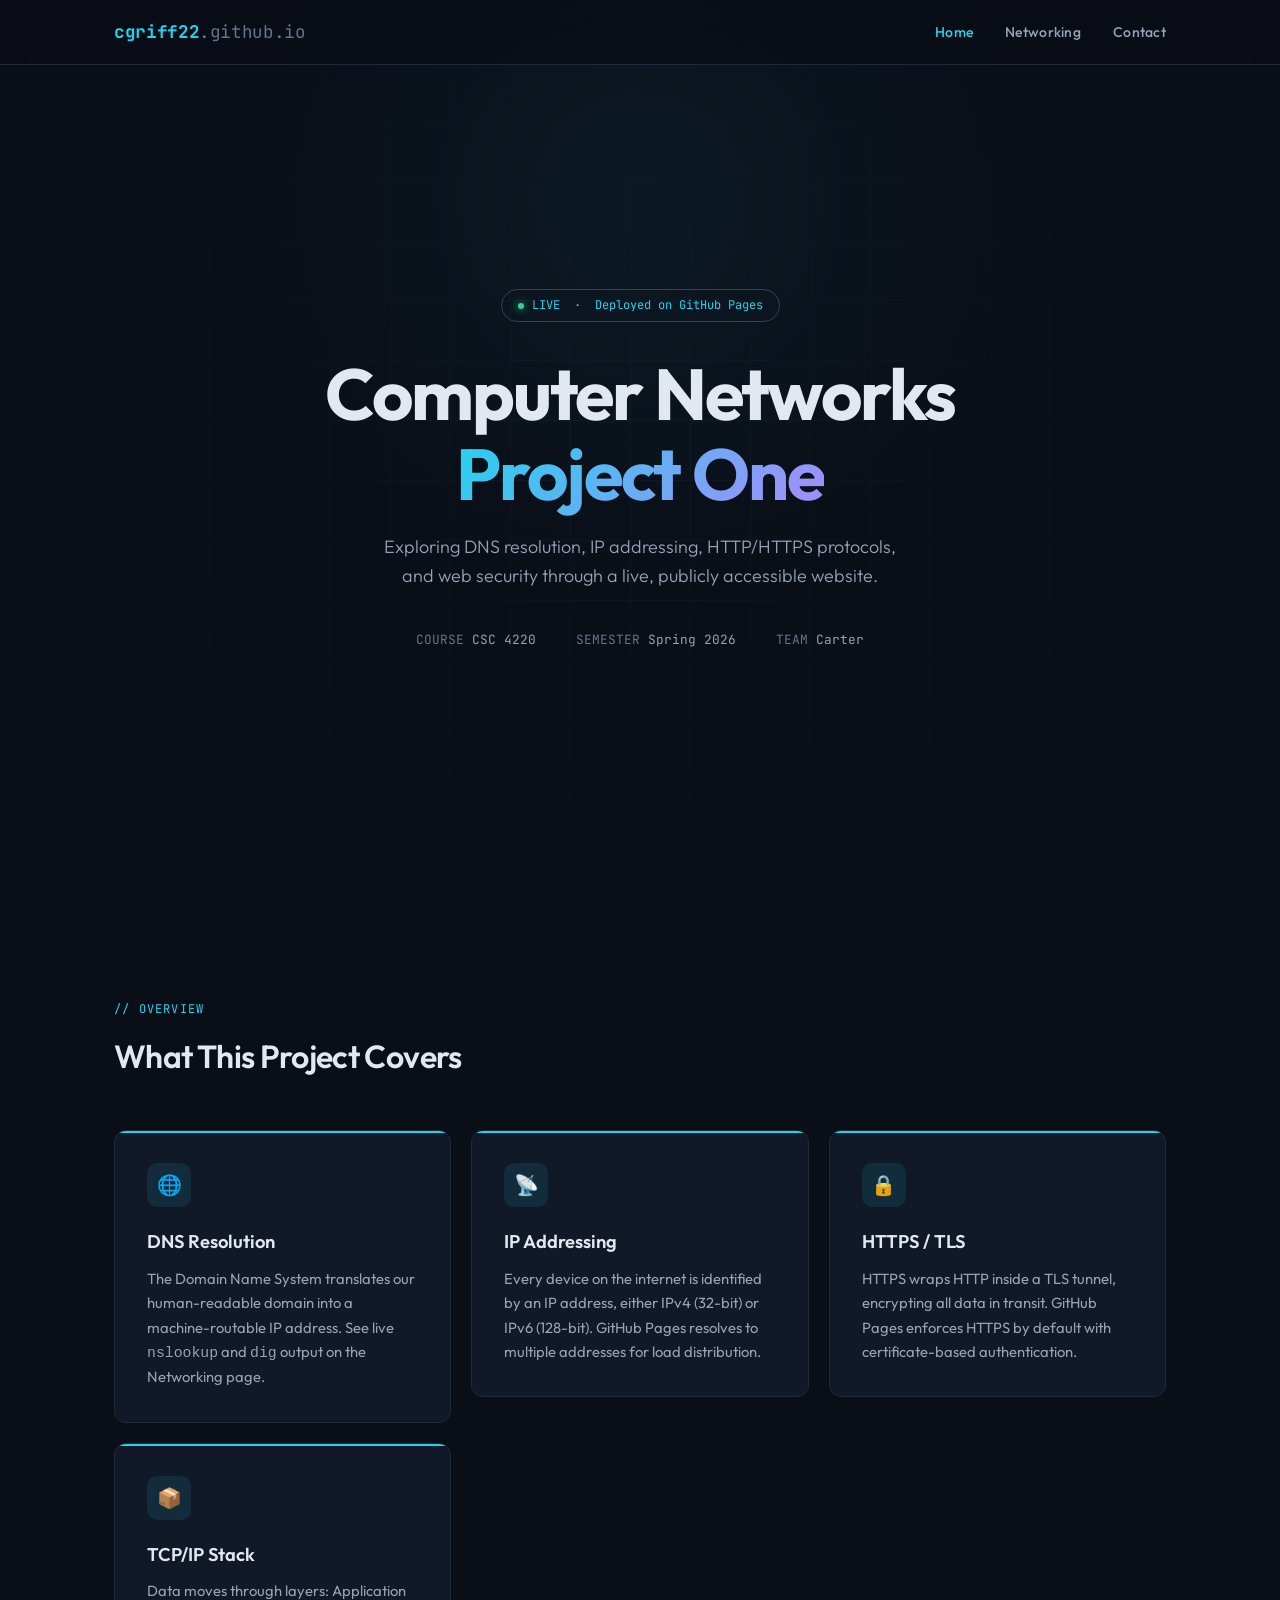
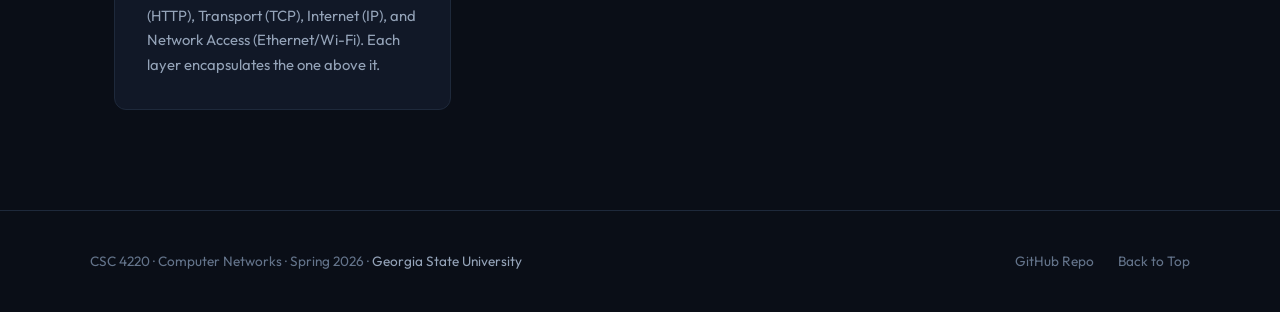
==== commit 9a918dcb: "Added screencaps of terminal output" ====
--- a/index.html
+++ b/index.html
@@ -3,7 +3,7 @@
 <head>
   <meta charset="UTF-8">
   <meta name="viewport" content="width=device-width, initial-scale=1.0">
-  <title>cgriff22.github.io — Computer Networks Project</title>
+  <title>cgriff22.github.io Computer Networks Project</title>
   <link rel="preconnect" href="https://fonts.googleapis.com">
   <link rel="preconnect" href="https://fonts.gstatic.com" crossorigin>
   <link href="https://fonts.googleapis.com/css2?family=JetBrains+Mono:wght@400;500;700&family=Outfit:wght@300;400;500;600;700&display=swap" rel="stylesheet">
@@ -28,7 +28,7 @@
     <div class="hero-grid"></div>
     <div class="hero-content">
       <div class="hero-badge">LIVE &nbsp;·&nbsp; Deployed on GitHub Pages</div>
-      <h1>Networking in<br><span class="accent">Real Deployment</span></h1>
+      <h1>Computer Networks<br><span class="accent">Project One</span></h1>
       <p class="hero-sub">
         Exploring DNS resolution, IP addressing, HTTP/HTTPS protocols, and web security through a live, publicly accessible website.
       </p>
@@ -57,7 +57,7 @@
         <div class="concept-card">
           <div class="concept-icon">📡</div>
           <h3>IP Addressing</h3>
-          <p>Every device on the internet is identified by an IP address — IPv4 (32-bit) or IPv6 (128-bit). GitHub Pages resolves to multiple addresses for load distribution.</p>
+          <p>Every device on the internet is identified by an IP address, either IPv4 (32-bit) or IPv6 (128-bit). GitHub Pages resolves to multiple addresses for load distribution.</p>
         </div>
       </a>
       <a href="networking.html#protocols" style="text-decoration:none; color:inherit;">
@@ -84,7 +84,7 @@
         CSC 4220 · Computer Networks · Spring 2026 · <a href="#">Georgia State University</a>
       </div>
       <div class="footer-links">
-        <a href="https://github.com/cgriff22" target="_blank">GitHub Repo</a>
+        <a href="https://github.com/cgriff22/cgriff22.github.io" target="_blank">GitHub Repo</a>
         <a href="#home">Back to Top</a>
       </div>
     </div>
--- a/style.css
+++ b/style.css
@@ -388,6 +388,29 @@
 .terminal-body .highlight { color: var(--accent); }
 .terminal-body .warn { color: var(--amber); }
 
+/* ── SCREENSHOT BLOCKS ── */
+.screenshot-block {
+  background: #0d1117;
+  border: 1px solid var(--border);
+  border-radius: 12px;
+  overflow: hidden;
+  margin-bottom: 16px;
+}
+
+.screenshot-label {
+  background: #161b22;
+  padding: 10px 16px;
+  font-family: var(--mono);
+  font-size: 0.75rem;
+  color: var(--text-dim);
+  border-bottom: 1px solid var(--border);
+}
+
+.screenshot-block img {
+  width: 100%;
+  display: block;
+}
+
 /* ── DNS DETAIL SECTION ── */
 .dns-section {
   display: grid;
